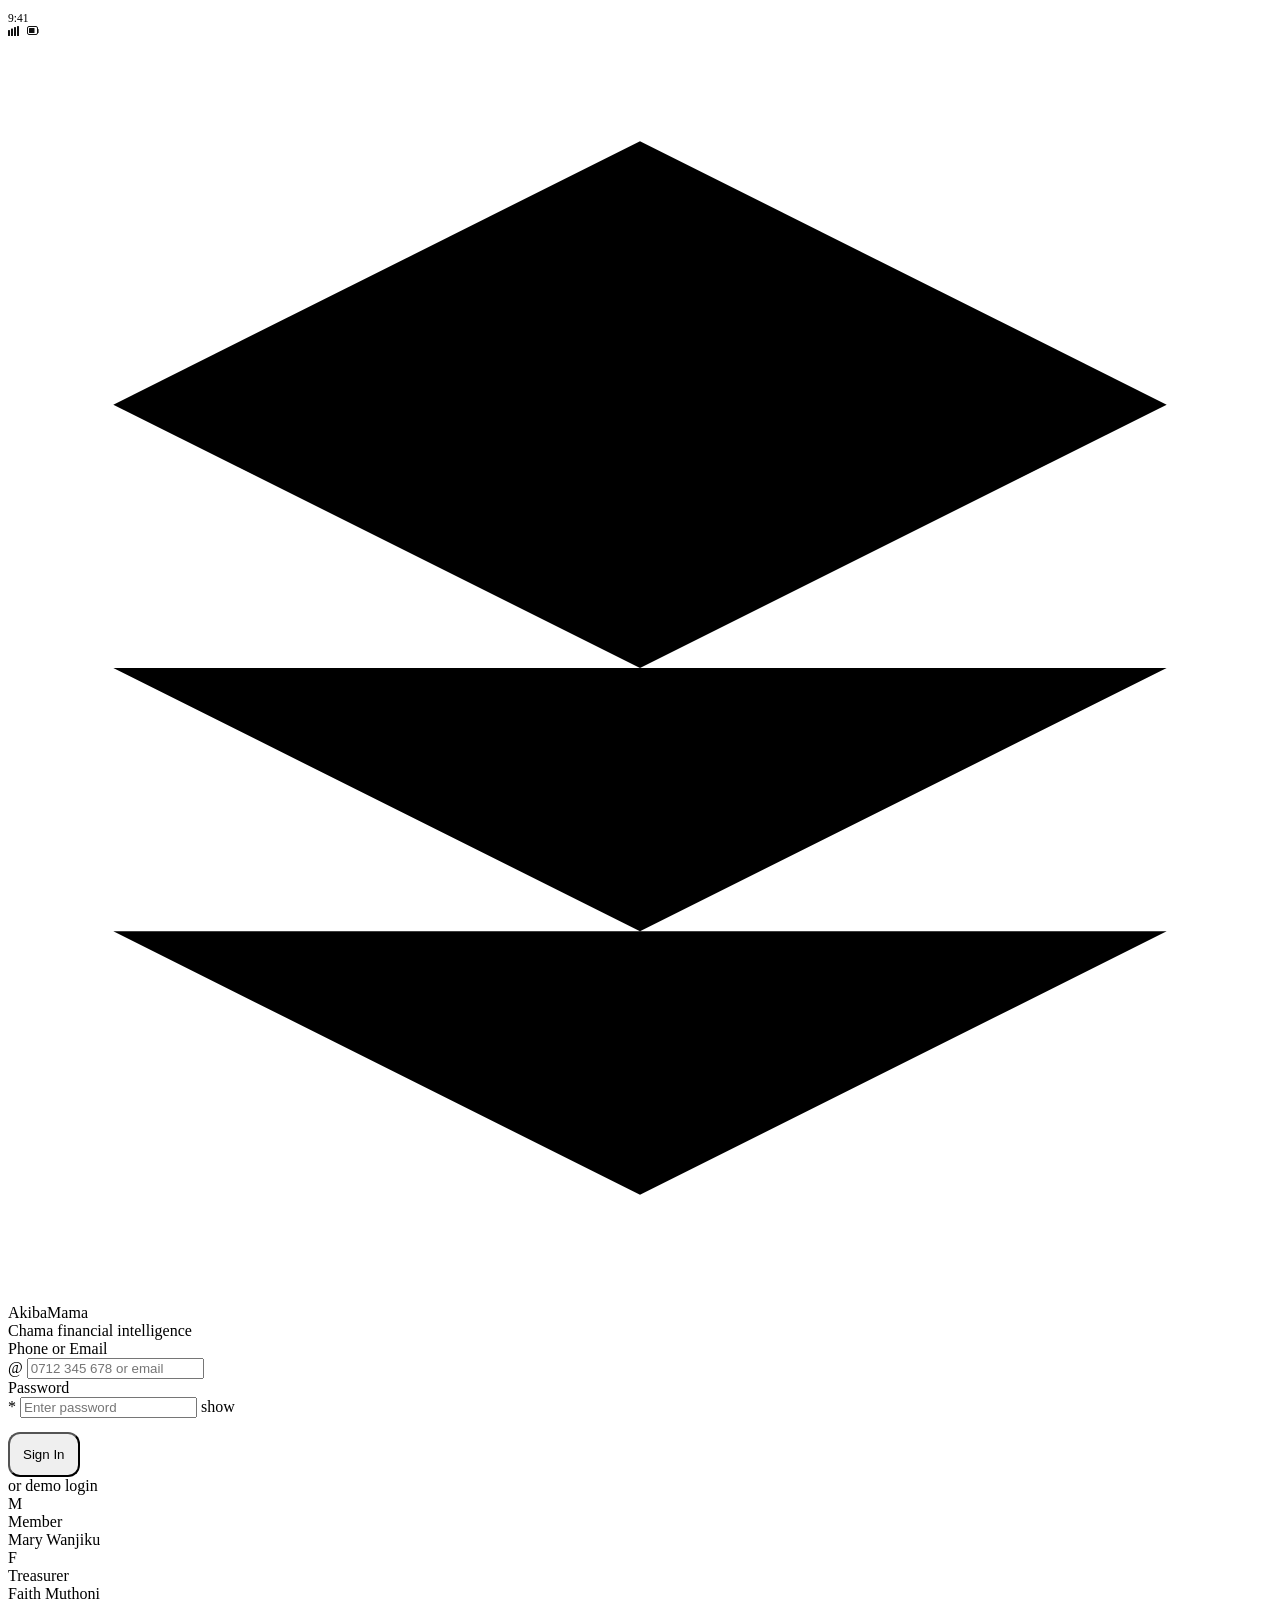
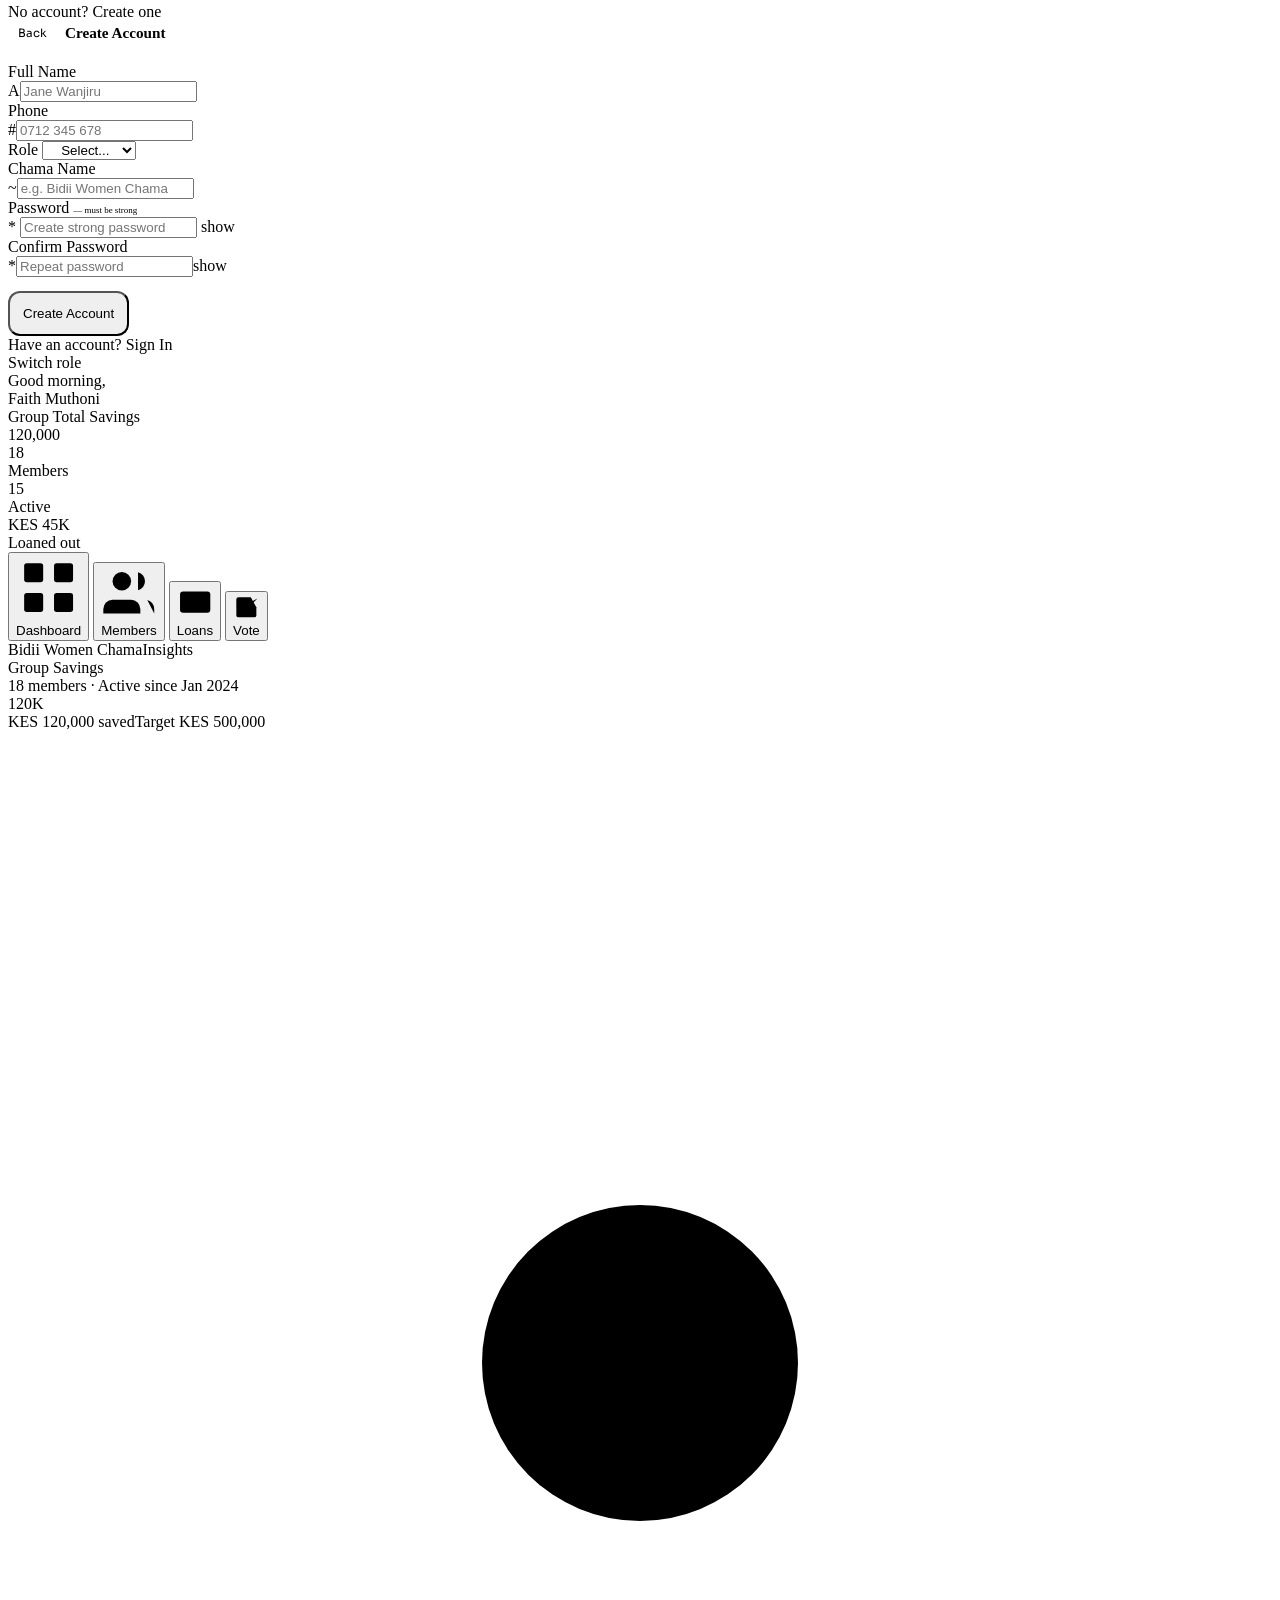
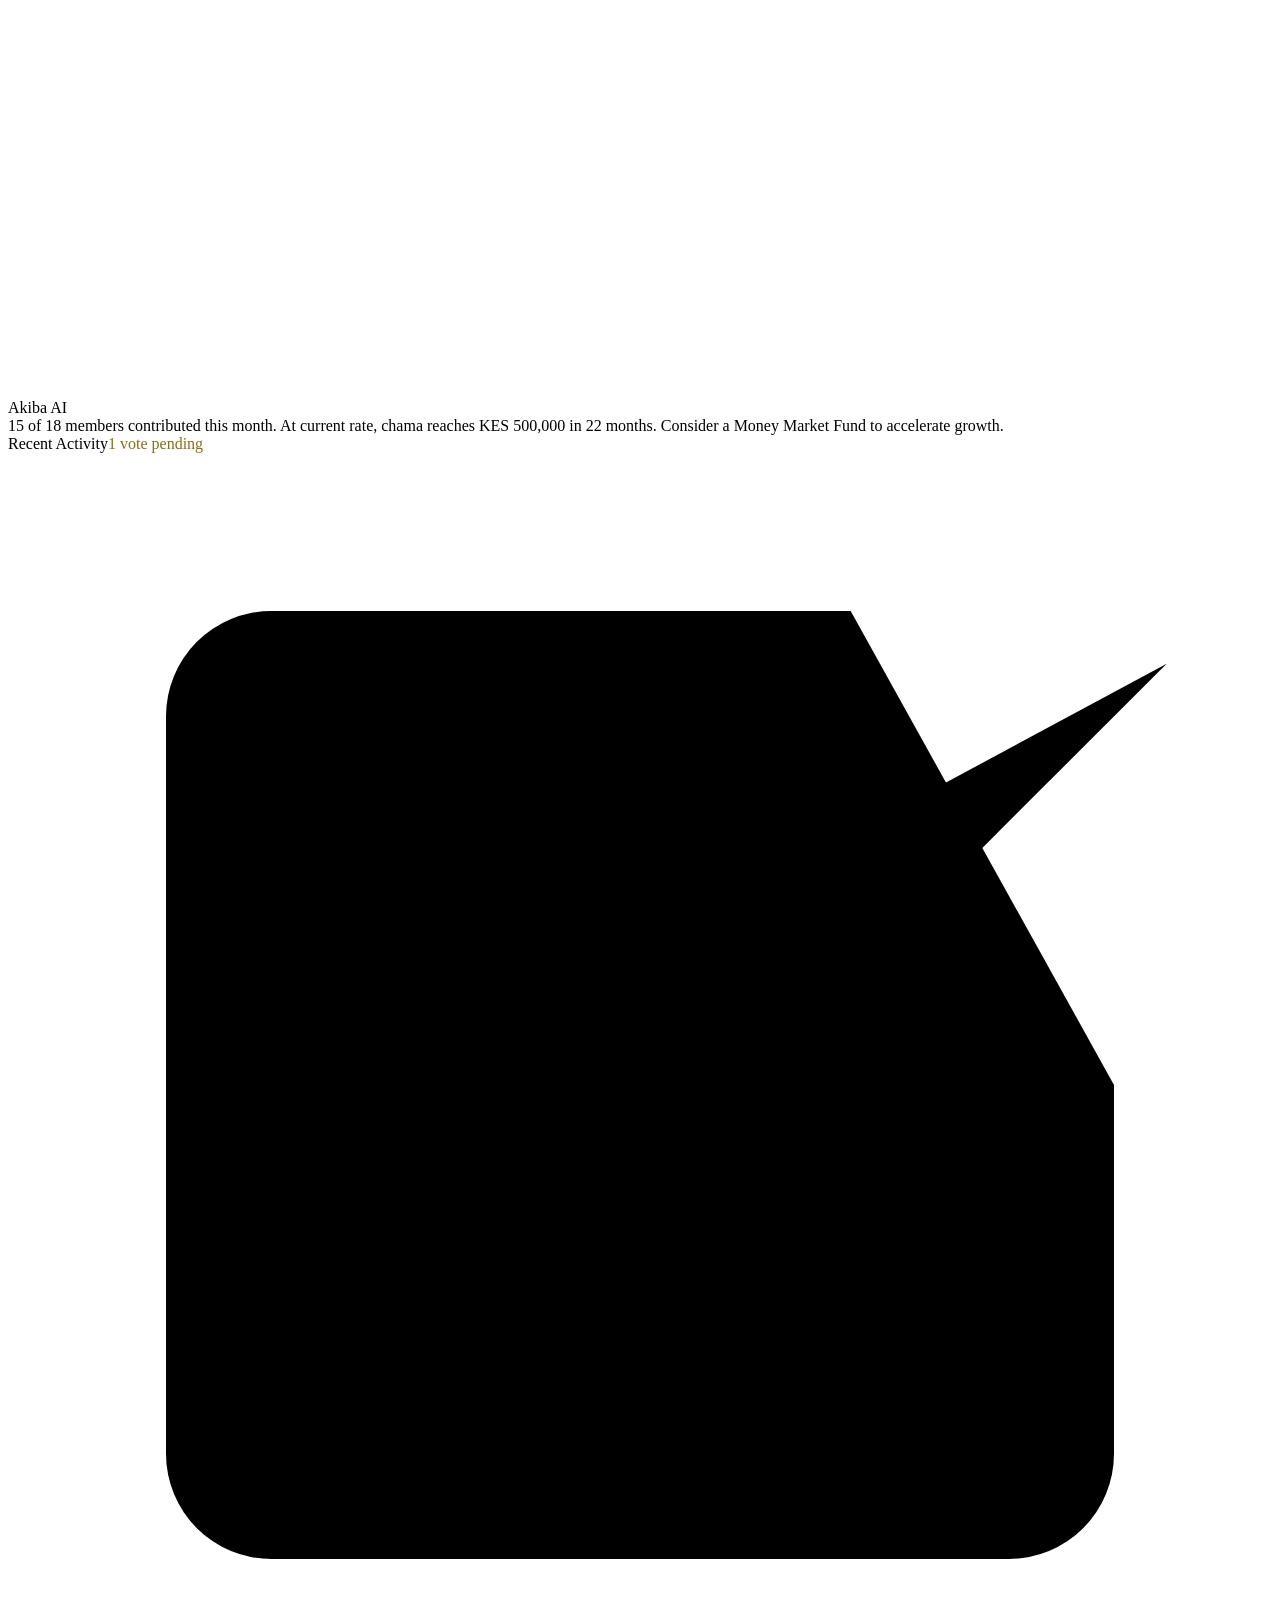
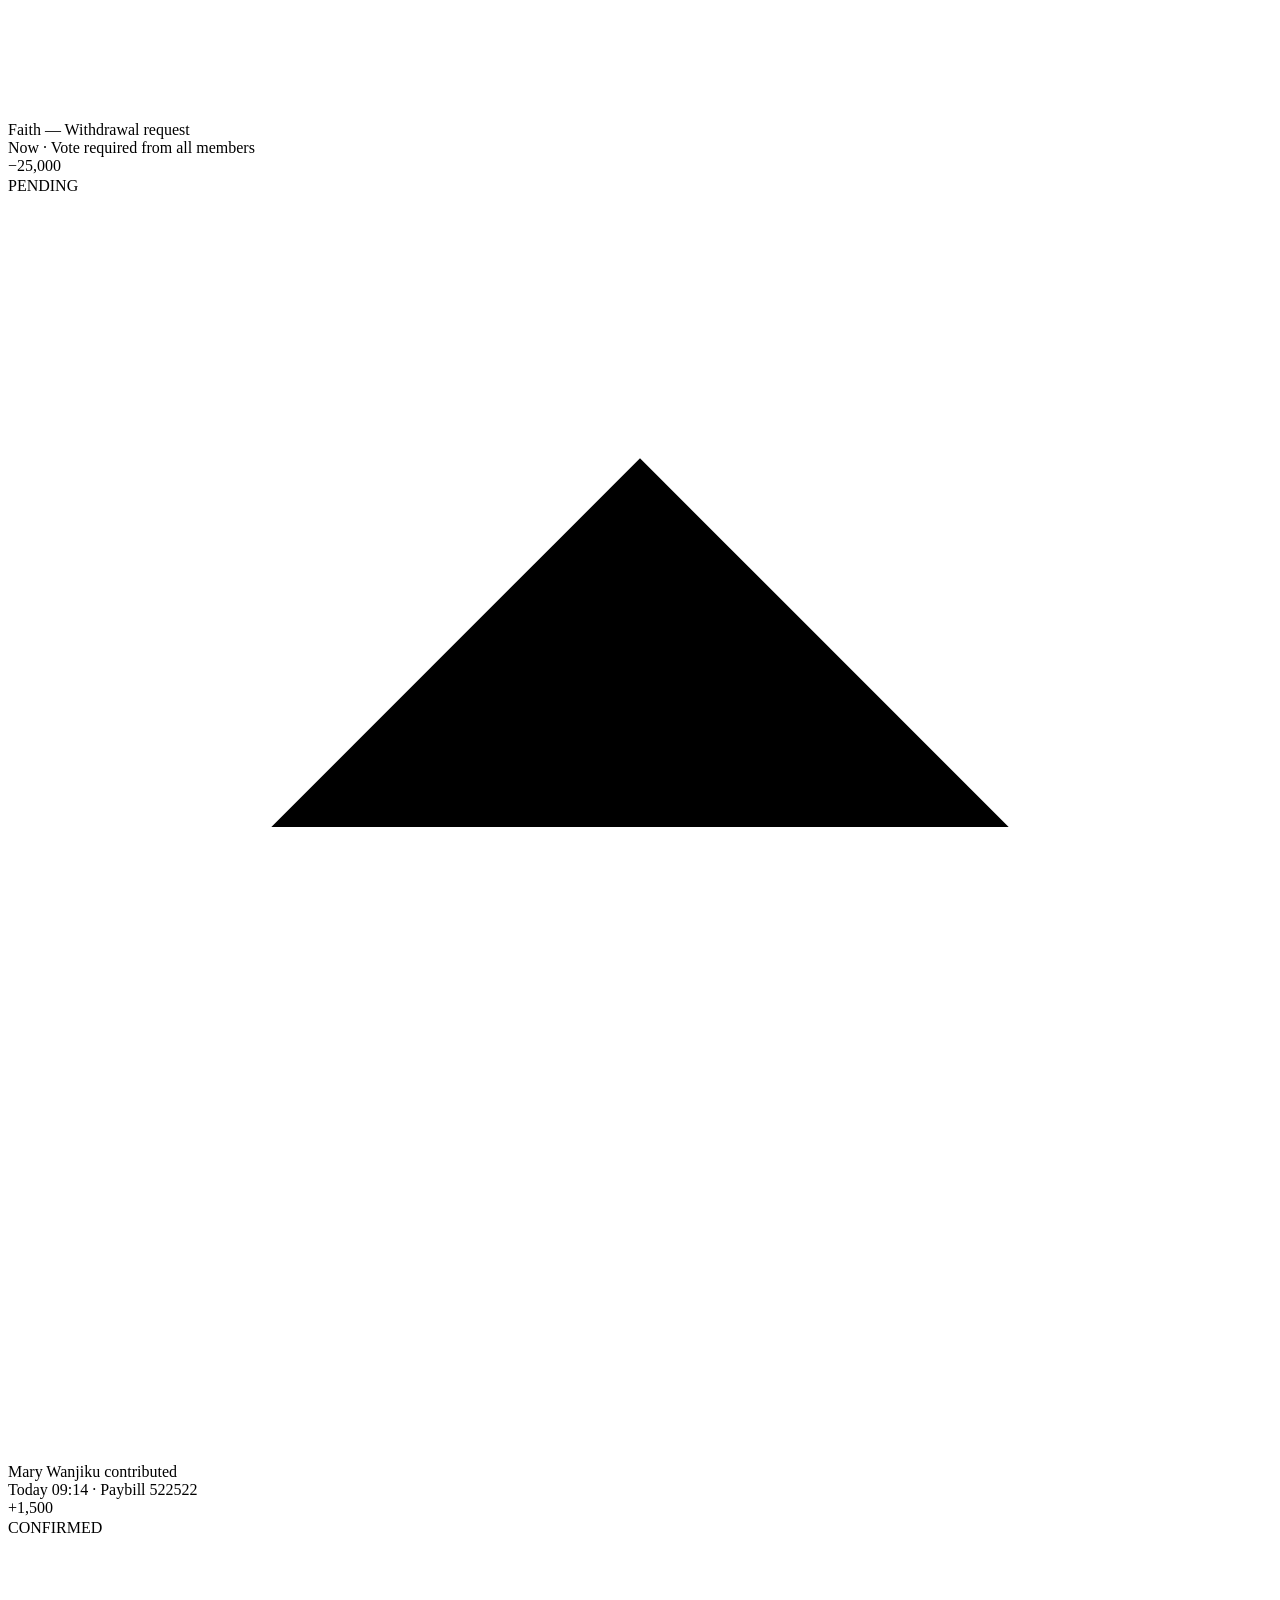
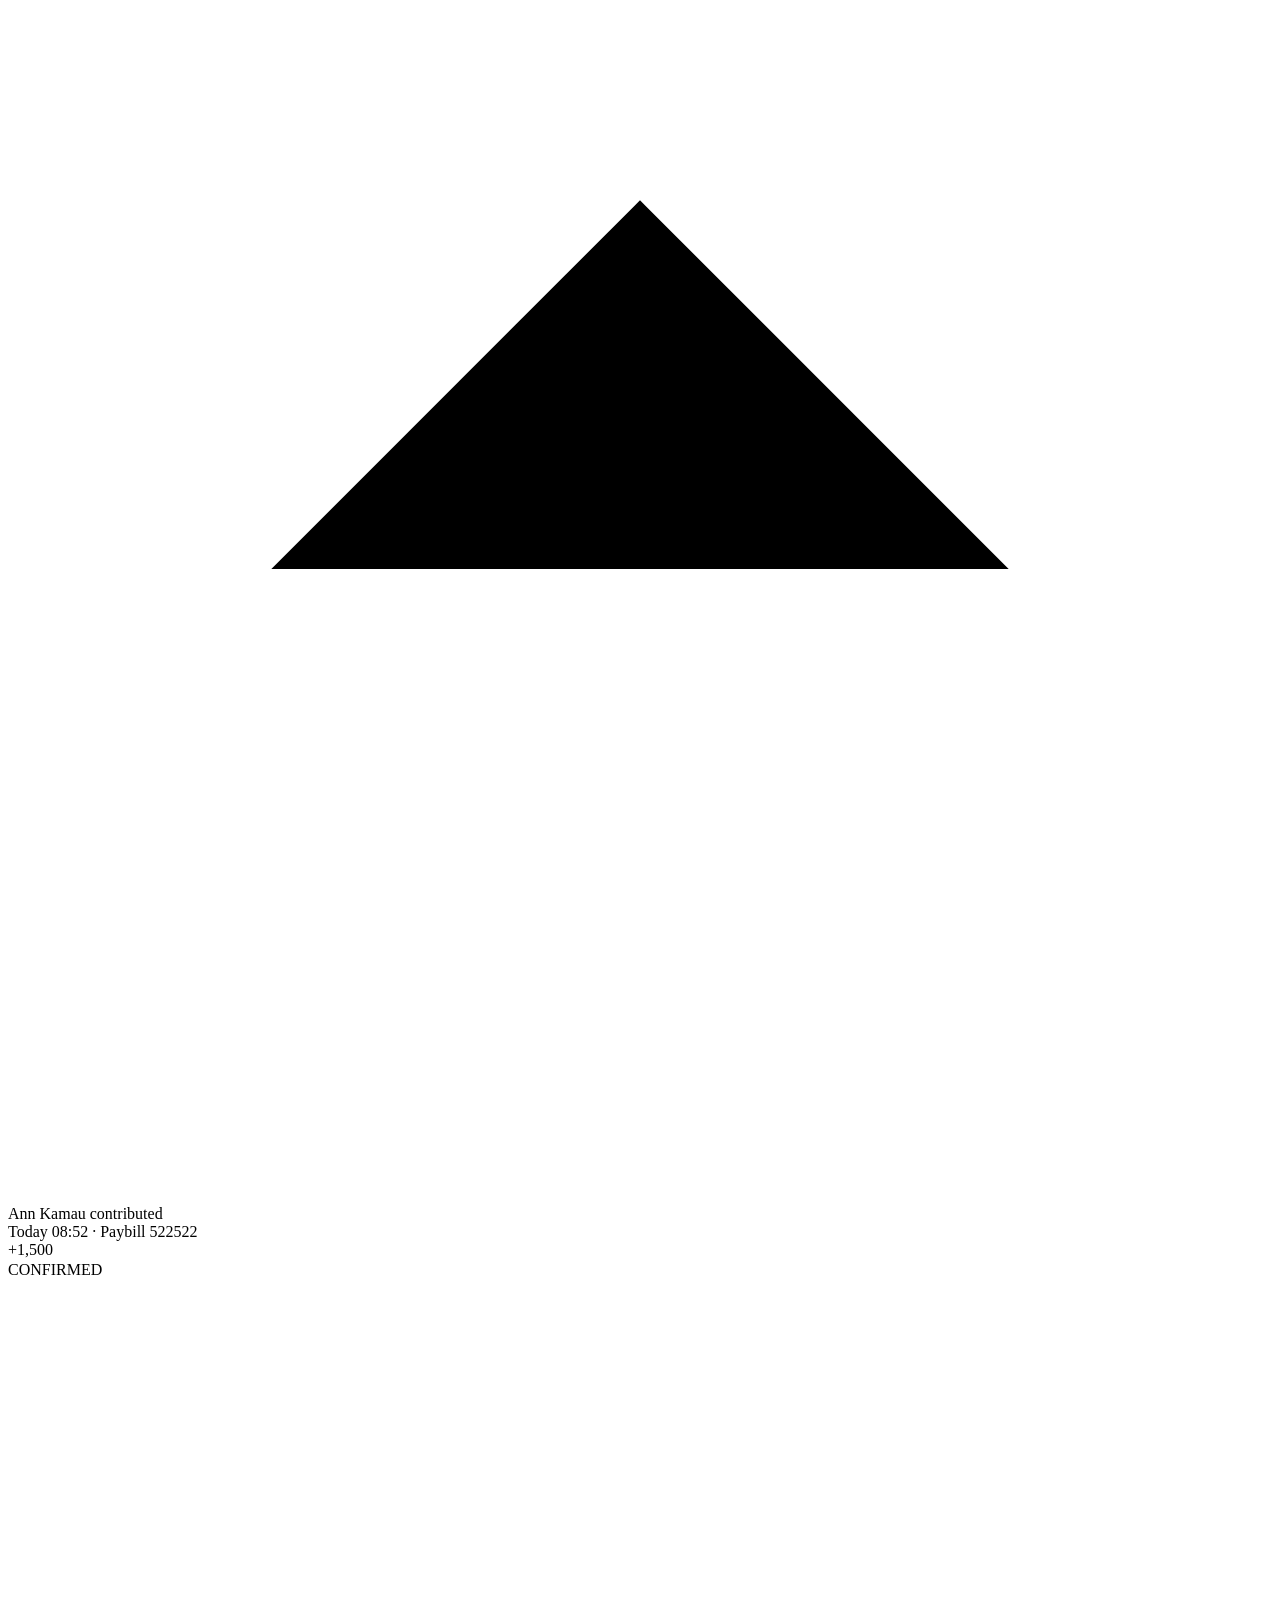
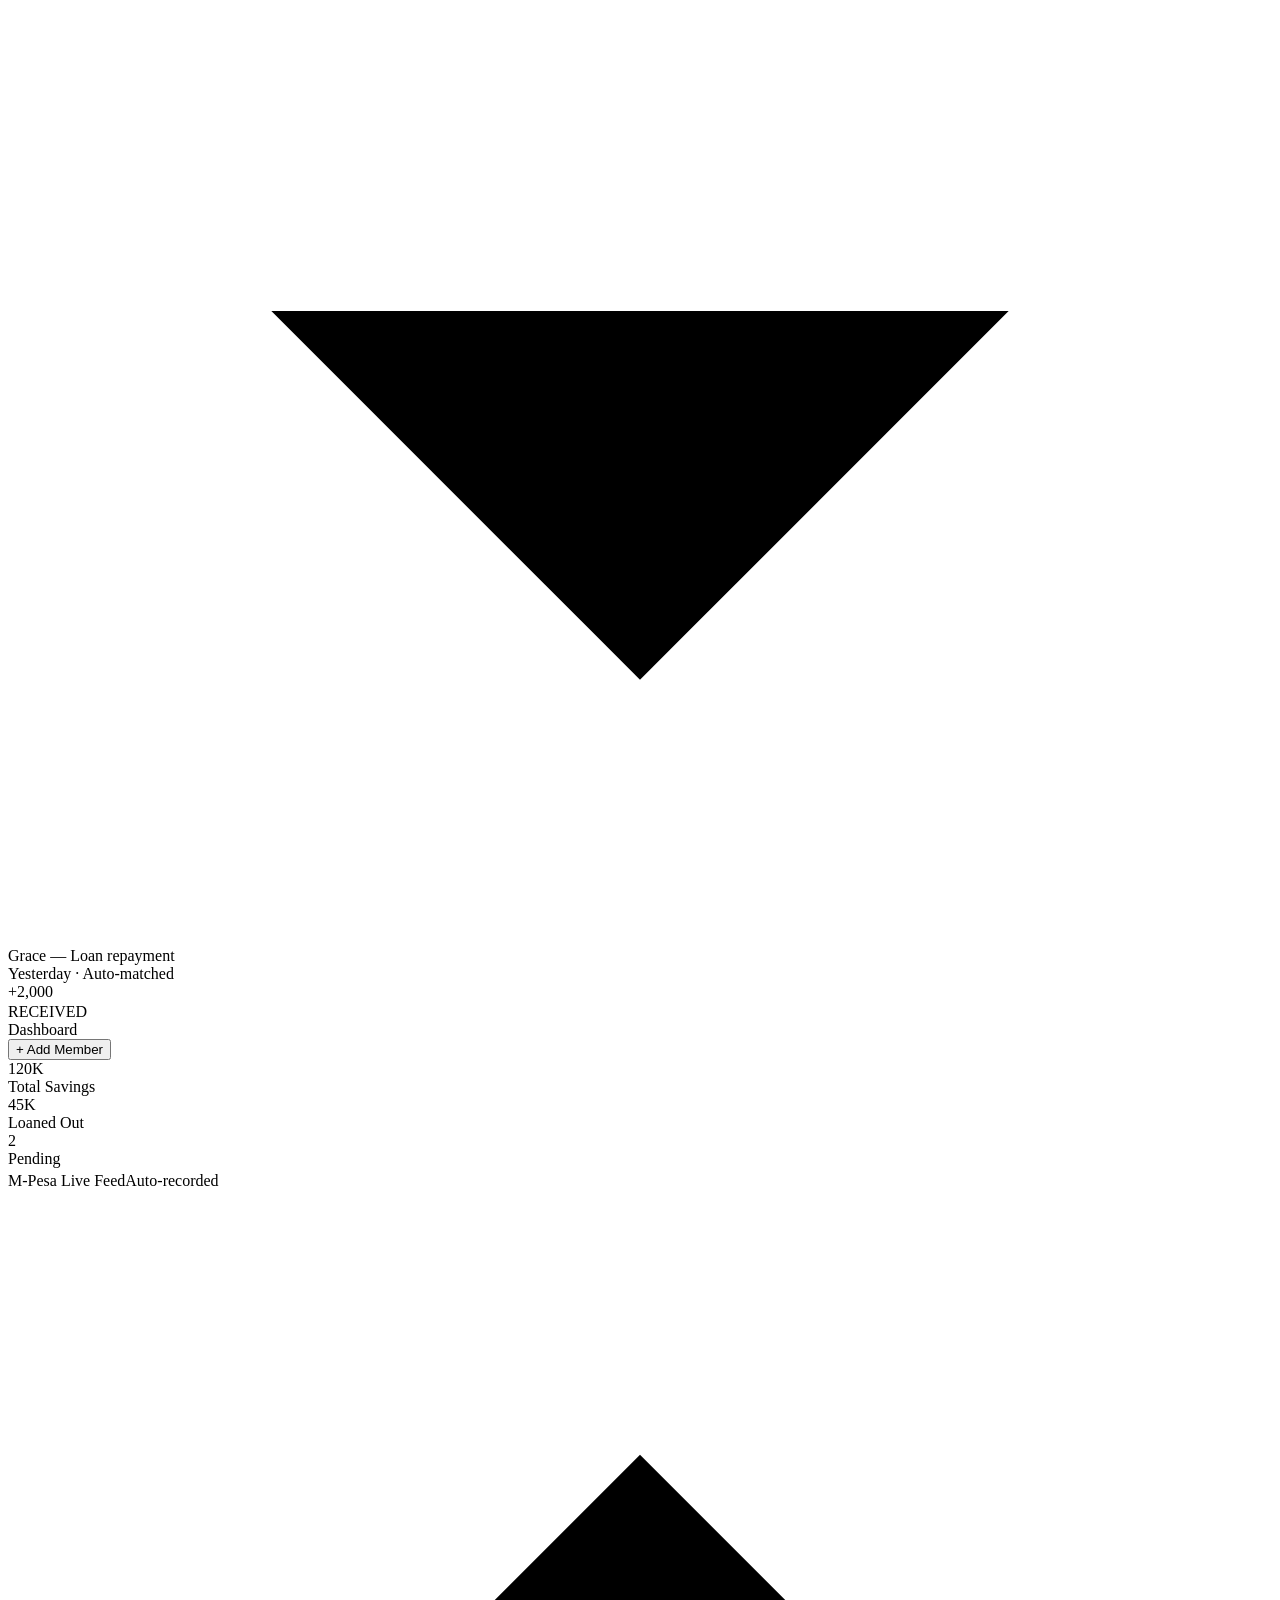
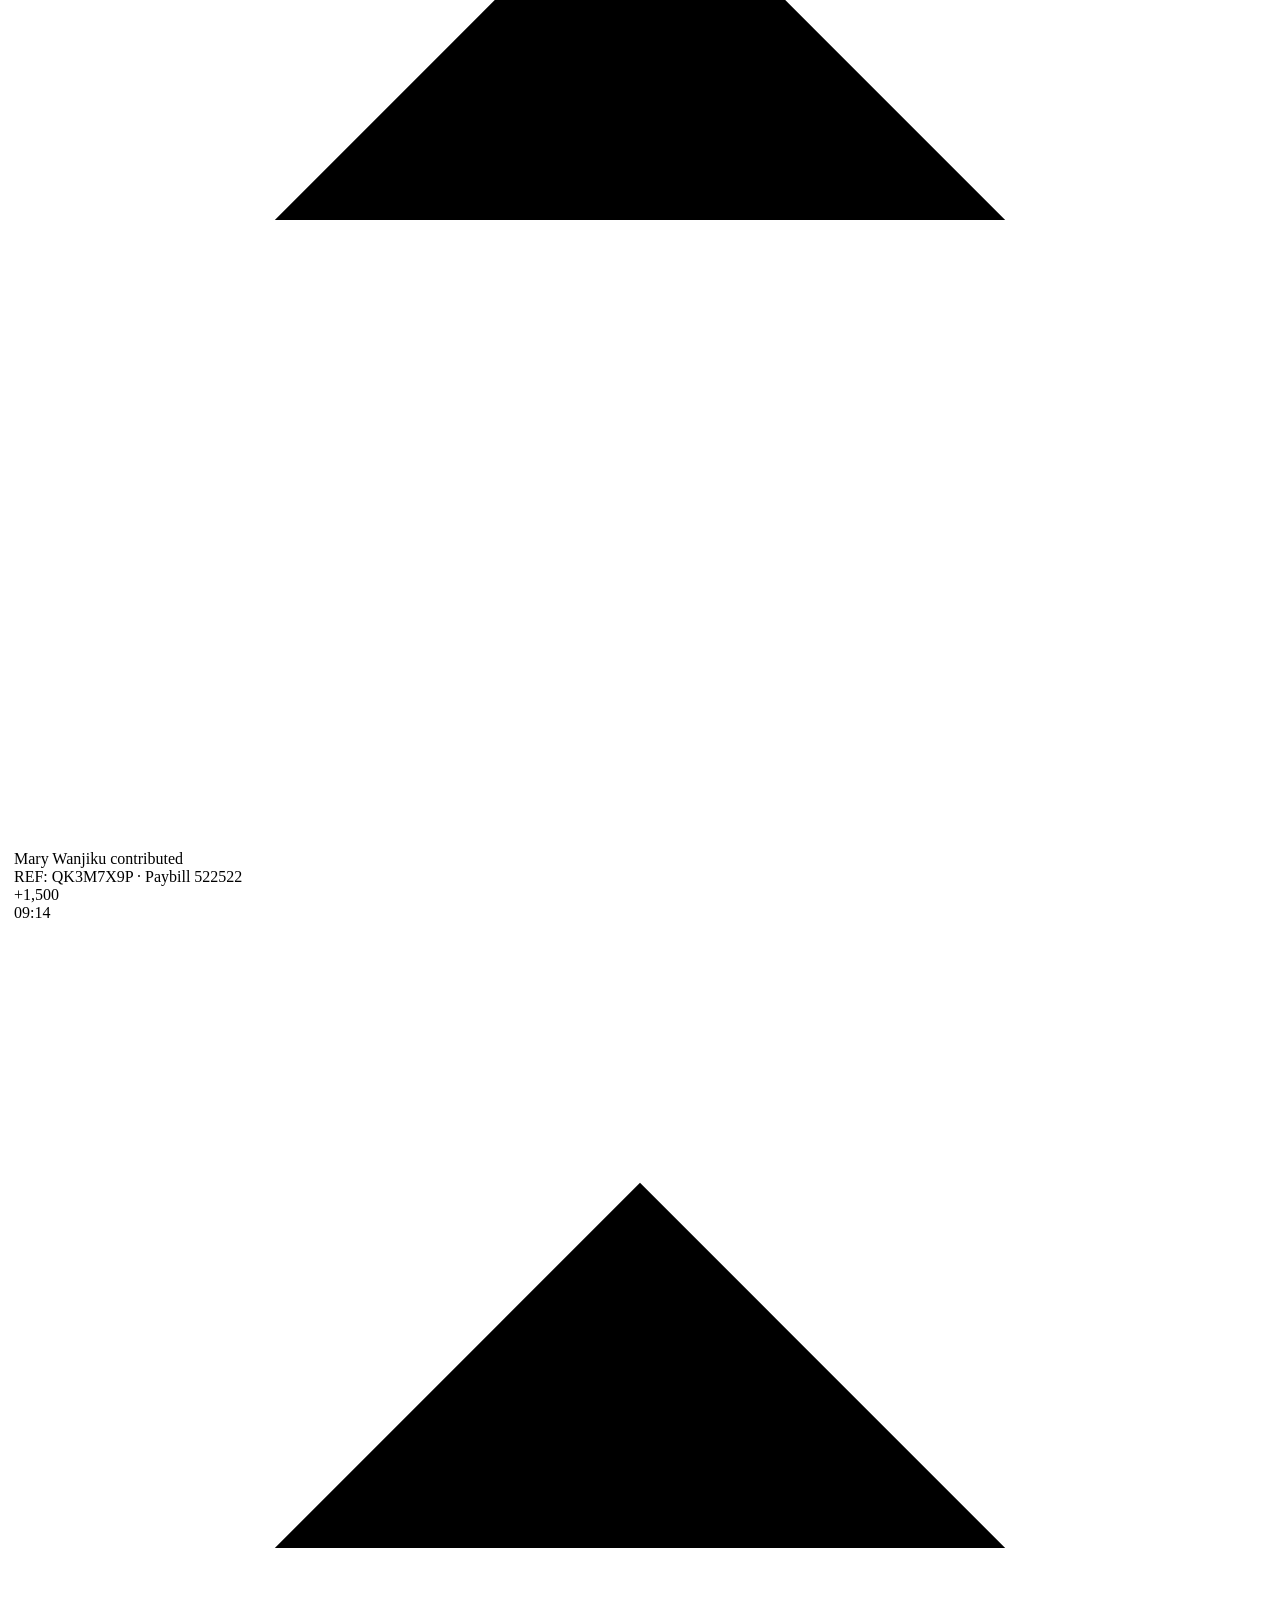
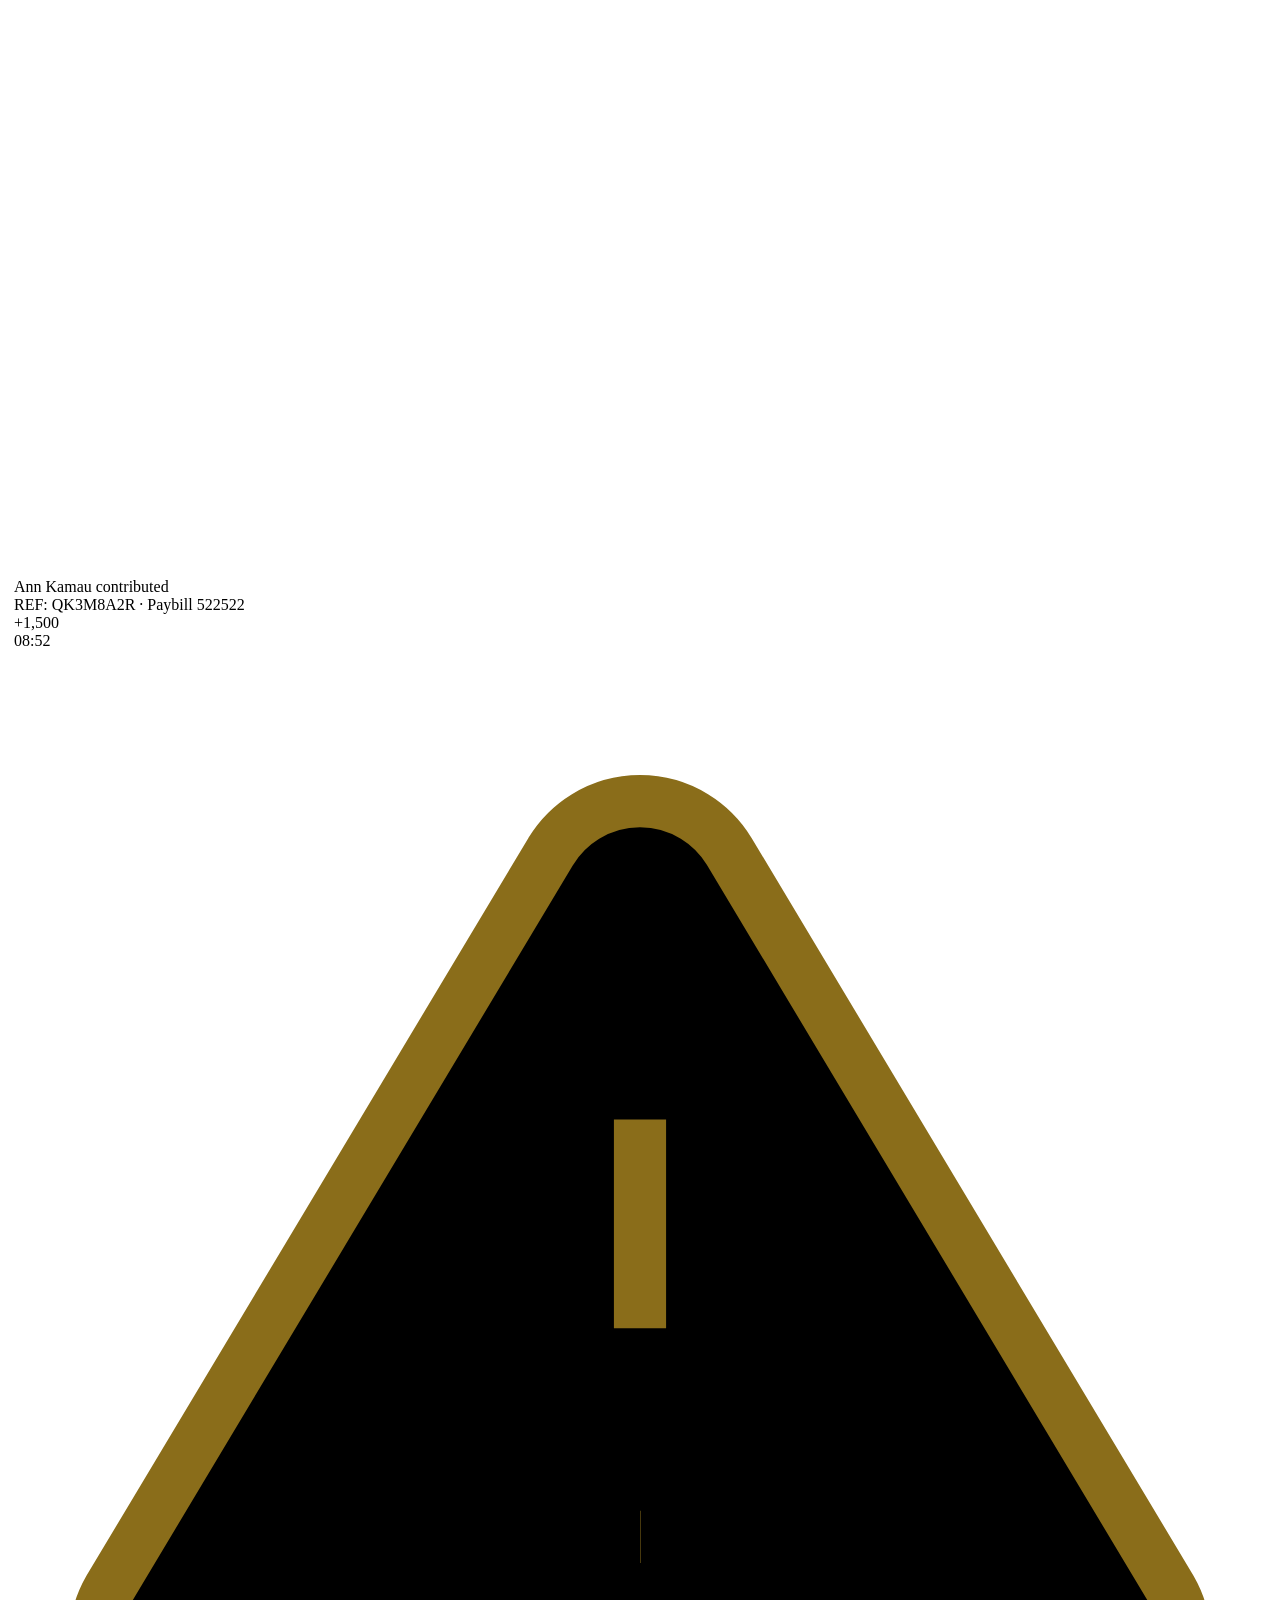
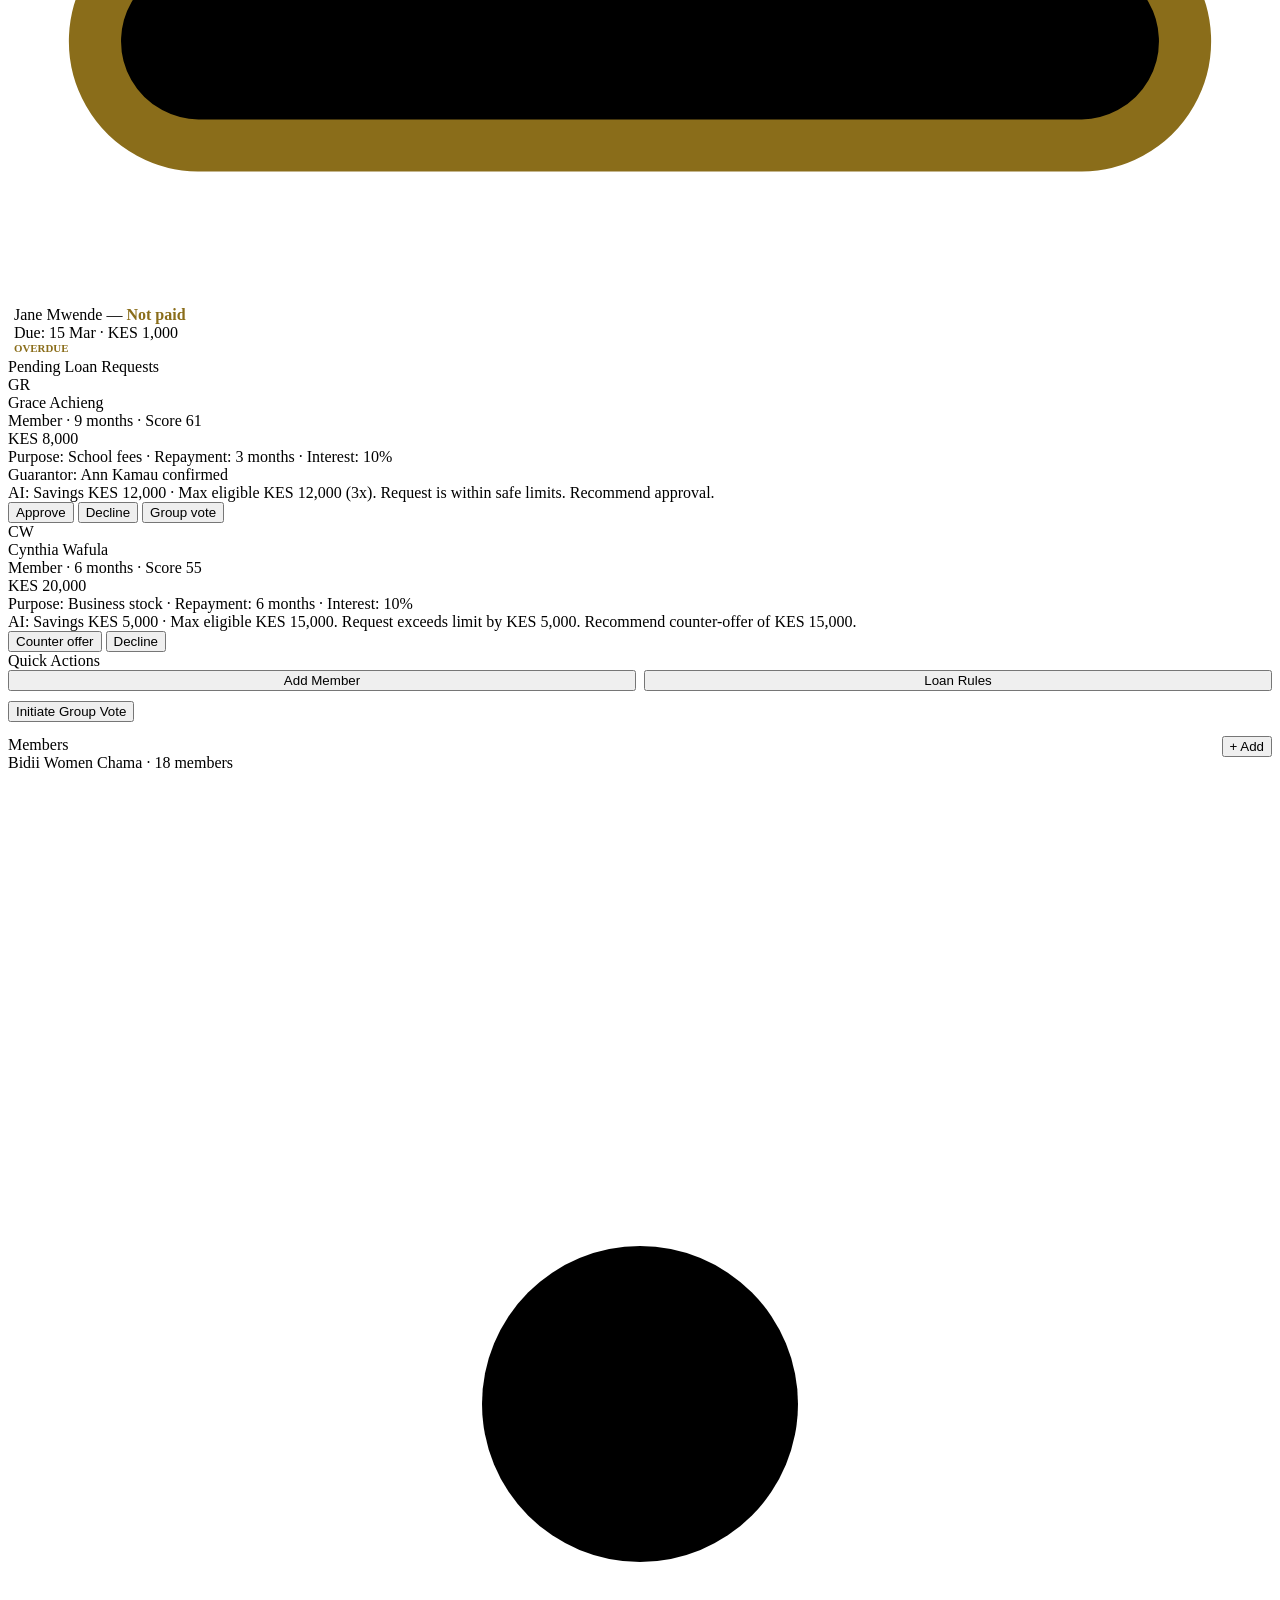
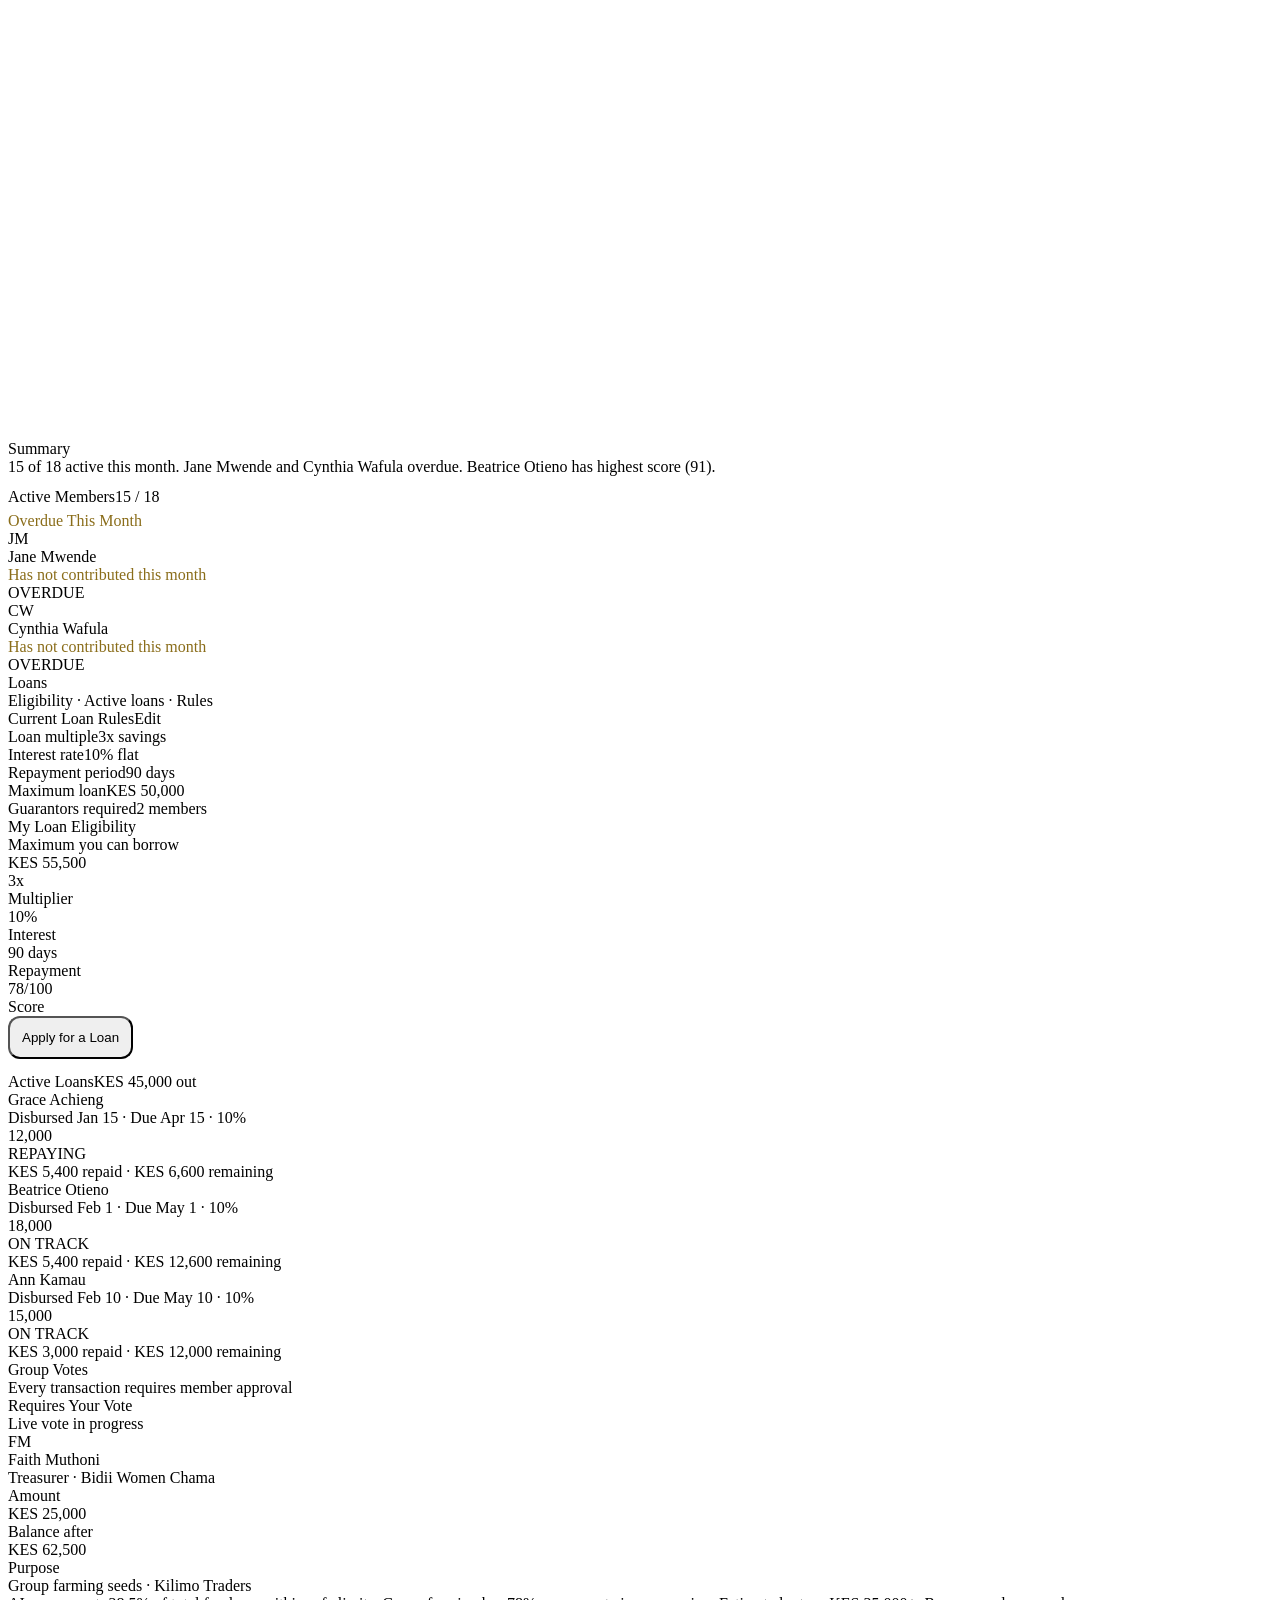
==== index.html @ acc9c48e "Update print statement from 'Hello' to 'Goodbye'" ====
<!DOCTYPE html>
<html lang="en">
<head>
<meta charset="UTF-8">
<meta name="viewport" content="width=device-width, initial-scale=1.0, maximum-scale=1.0">
<title>AkibaMama</title>
<link href="https://fonts.googleapis.com/css2?family=Sora:wght@300;400;500;600;700&family=IBM+Plex+Mono:wght@400;500&display=swap" rel="stylesheet">
<link rel="stylesheet" href="style.css">
</head>
<body>
<div class="phone">
<div class="screen">

<!-- STATUS BAR -->
<div class="sbar">
  <span id="app-clock" style="font-size:0.72rem">9:41</span>
  <div style="display:flex;gap:5px;align-items:center">
    <svg width="14" height="10" viewBox="0 0 14 10" fill="none"><rect x="0" y="4" width="2" height="6" rx="0.5" fill="#111"/><rect x="3" y="2.5" width="2" height="7.5" rx="0.5" fill="#111"/><rect x="6" y="1" width="2" height="9" rx="0.5" fill="#111"/><rect x="9" y="0" width="2" height="10" rx="0.5" fill="#111"/></svg>
    <svg width="12" height="10" viewBox="0 0 12 10" fill="none"><rect x="0.5" y="0.5" width="10" height="8" rx="1.5" stroke="#111" stroke-width="1"/><rect x="2" y="2" width="5.5" height="5" rx="0.5" fill="#111"/><path d="M11 3.5v3" stroke="#111" stroke-width="1.2" stroke-linecap="round"/></svg>
  </div>
</div>

<!-- LOGIN -->
<div class="login-screen" id="login-screen">
  <div class="login-mark">
    <svg viewBox="0 0 24 24"><path d="M12 2L2 7l10 5 10-5-10-5z"/><path d="M2 17l10 5 10-5M2 12l10 5 10-5"/></svg>
  </div>
  <div class="login-title">AkibaMama</div>
  <div class="login-sub">Chama financial intelligence</div>

  <!-- SIGN IN -->
  <div class="auth-panel" id="auth-signin">
    <label class="flabel">Phone or Email</label>
    <div class="afield-wrap">
      <span class="afield-icon">@</span>
      <input class="afield" id="si-phone" placeholder="0712 345 678 or email" type="text">
    </div>
    <label class="flabel" style="margin-top:8px">Password</label>
    <div class="afield-wrap">
      <span class="afield-icon">*</span>
      <input class="afield" id="si-password" placeholder="Enter password" type="password">
      <span class="aeye" onclick="togglePwd('si-password',this)">show</span>
    </div>
    <div id="si-error" class="aerror"></div>
    <button class="btn btn-primary btn-full" onclick="doSignIn()" style="margin-top:14px;border-radius:12px;padding:13px">Sign In</button>
    <div class="auth-divider"><span>or demo login</span></div>
    <div class="demo-cards">
      <div class="demo-card" onclick="loginDemo('member')">
        <div class="dc-initial">M</div>
        <div class="dc-role">Member</div>
        <div class="dc-name">Mary Wanjiku</div>
      </div>
      <div class="demo-card" onclick="loginDemo('treasurer')">
        <div class="dc-initial">F</div>
        <div class="dc-role">Treasurer</div>
        <div class="dc-name">Faith Muthoni</div>
      </div>
    </div>
    <div class="auth-switch">No account? <span onclick="showSignUp()">Create one</span></div>
  </div>

  <!-- SIGN UP -->
  <div class="auth-panel hidden" id="auth-signup">
    <div style="display:flex;align-items:center;gap:8px;margin-bottom:18px">
      <button onclick="showSignIn()" style="background:var(--surface2);border:1px solid var(--border);border-radius:8px;padding:5px 10px;font-size:0.72rem;cursor:pointer;font-family:Sora,sans-serif">Back</button>
      <span style="font-size:0.95rem;font-weight:700;color:var(--text)">Create Account</span>
    </div>
    <div class="fgroup">
      <label class="flabel">Full Name</label>
      <div class="afield-wrap"><span class="afield-icon">A</span><input class="afield" id="su-name" placeholder="Jane Wanjiru" type="text"></div>
    </div>
    <div class="frow">
      <div class="fgroup">
        <label class="flabel">Phone</label>
        <div class="afield-wrap"><span class="afield-icon">#</span><input class="afield" id="su-phone" placeholder="0712 345 678" type="tel"></div>
      </div>
      <div class="fgroup">
        <label class="flabel">Role</label>
        <select class="afield" id="su-role" style="padding-left:14px">
          <option value="">Select...</option>
          <option value="member">Member</option>
          <option value="treasurer">Treasurer</option>
          <option value="secretary">Secretary</option>
        </select>
      </div>
    </div>
    <div class="fgroup">
      <label class="flabel">Chama Name</label>
      <div class="afield-wrap"><span class="afield-icon">~</span><input class="afield" id="su-chama" placeholder="e.g. Bidii Women Chama" type="text"></div>
    </div>
    <div class="fgroup">
      <label class="flabel">Password <span style="color:var(--text3);font-size:0.56rem;font-weight:400;text-transform:none">— must be strong</span></label>
      <div class="afield-wrap">
        <span class="afield-icon">*</span>
        <input class="afield" id="su-pwd" placeholder="Create strong password" type="password" oninput="checkPwd(this.value)">
        <span class="aeye" onclick="togglePwd('su-pwd',this)">show</span>
      </div>
      <div class="pwd-meter" id="pwd-meter">
        <div class="pwd-bars"><div class="pwd-bar" id="pb1"></div><div class="pwd-bar" id="pb2"></div><div class="pwd-bar" id="pb3"></div><div class="pwd-bar" id="pb4"></div></div>
        <div class="pwd-lbl" id="pwd-lbl"></div>
        <div class="pwd-hints" id="pwd-hints"></div>
      </div>
    </div>
    <div class="fgroup">
      <label class="flabel">Confirm Password</label>
      <div class="afield-wrap"><span class="afield-icon">*</span><input class="afield" id="su-pwd2" placeholder="Repeat password" type="password"><span class="aeye" onclick="togglePwd('su-pwd2',this)">show</span></div>
    </div>
    <div id="su-error" class="aerror"></div>
    <button class="btn btn-primary btn-full" onclick="doSignUp()" style="margin-top:14px;border-radius:12px;padding:13px">Create Account</button>
    <div class="auth-switch">Have an account? <span onclick="showSignIn()">Sign In</span></div>
  </div>
</div>

<!-- ROLE CHIP -->
<div class="role-chip" id="role-chip" onclick="switchRole()">Switch role</div>

<!-- ══ TREASURER HOME ══ -->
<div class="view active" id="view-home">
  <div class="home-top">
    <div class="home-greet">Good morning,</div>
    <div class="home-name">Faith Muthoni</div>
    <div class="home-bal-card">
      <div class="hbc-lbl">Group Total Savings</div>
      <div class="hbc-amt">120,000</div>
      <div class="hbc-row">
        <div class="hbc-stat"><div class="hbc-sv">18</div><div class="hbc-sl">Members</div></div>
        <div class="hbc-stat"><div class="hbc-sv">15</div><div class="hbc-sl">Active</div></div>
        <div class="hbc-stat"><div class="hbc-sv">KES 45K</div><div class="hbc-sl">Loaned out</div></div>
      </div>
    </div>
  </div>
  <div class="home-body">
    <div class="qgrid">
      <button class="qbtn" onclick="showView('view-dashboard')">
        <div class="qicon qi-a"><svg viewBox="0 0 24 24"><rect x="3" y="3" width="7" height="7" rx="1"/><rect x="14" y="3" width="7" height="7" rx="1"/><rect x="3" y="14" width="7" height="7" rx="1"/><rect x="14" y="14" width="7" height="7" rx="1"/></svg></div>
        <span class="qlbl">Dashboard</span>
      </button>
      <button class="qbtn" onclick="showView('view-members')">
        <div class="qicon qi-g"><svg viewBox="0 0 24 24"><path d="M17 21v-2a4 4 0 0 0-4-4H5a4 4 0 0 0-4 4v2"/><circle cx="9" cy="7" r="4"/><path d="M23 21v-2a4 4 0 0 0-3-3.87M16 3.13a4 4 0 0 1 0 7.75"/></svg></div>
        <span class="qlbl">Members</span>
      </button>
      <button class="qbtn" onclick="showView('view-loans')">
        <div class="qicon qi-b"><svg viewBox="0 0 24 24"><rect x="2" y="5" width="20" height="14" rx="2"/><path d="M2 10h20"/></svg></div>
        <span class="qlbl">Loans</span>
      </button>
      <button class="qbtn" onclick="showView('view-vote')">
        <div class="qicon qi-r"><svg viewBox="0 0 24 24"><path d="M9 11l3 3L22 4"/><path d="M21 12v7a2 2 0 0 1-2 2H5a2 2 0 0 1-2-2V5a2 2 0 0 1 2-2h11"/></svg></div>
        <span class="qlbl">Vote</span>
      </button>
    </div>

    <div class="shdr"><span class="stitle">Bidii Women Chama</span><span class="slink" onclick="showView('view-insights')">Insights</span></div>
    <div class="chama-card" onclick="showView('view-dashboard')">
      <div class="cc-top">
        <div><div class="cc-name">Group Savings</div><div class="cc-sub">18 members · Active since Jan 2024</div></div>
        <div class="cc-amt">120K</div>
      </div>
      <div class="prog-bg"><div class="prog-fill" style="width:24%"></div></div>
      <div class="prog-lbls"><span>KES 120,000 saved</span><span>Target KES 500,000</span></div>
    </div>

    <div class="ai-card" onclick="showView('view-ai')">
      <div class="ai-icon"><svg viewBox="0 0 24 24"><circle cx="12" cy="12" r="3"/><path d="M12 2v2M12 20v2M2 12h2M20 12h2M4.93 4.93l1.41 1.41M17.66 17.66l1.41 1.41M4.93 19.07l1.41-1.41M17.66 6.34l1.41-1.41"/></svg></div>
      <div>
        <div class="ai-lbl">Akiba AI</div>
        <div class="ai-msg">15 of 18 members contributed this month. At current rate, chama reaches KES 500,000 in 22 months. Consider a Money Market Fund to accelerate growth.</div>
      </div>
    </div>

    <div class="shdr"><span class="stitle">Recent Activity</span><span class="slink" style="color:#8a6d1a" onclick="showView('view-vote')">1 vote pending</span></div>
    <div class="tx-list">
      <div class="tx-row" onclick="showView('view-vote')">
        <div class="tx-av txa-a"><svg viewBox="0 0 24 24"><path d="M9 11l3 3L22 4"/><path d="M21 12v7a2 2 0 0 1-2 2H5a2 2 0 0 1-2-2V5a2 2 0 0 1 2-2h11"/></svg></div>
        <div class="tx-info"><div class="tx-name">Faith — Withdrawal request</div><div class="tx-date">Now · Vote required from all members</div></div>
        <div class="tx-right"><div class="amt-pend">−25,000</div><span class="tag tag-gold" style="margin-top:2px;display:block">PENDING</span></div>
      </div>
      <div class="tx-row">
        <div class="tx-av txa-g"><svg viewBox="0 0 24 24"><path d="M12 5v14M5 12l7-7 7 7"/></svg></div>
        <div class="tx-info"><div class="tx-name">Mary Wanjiku contributed</div><div class="tx-date">Today 09:14 · Paybill 522522</div></div>
        <div class="tx-right"><div class="amt-pos">+1,500</div><span class="tag tag-green" style="margin-top:2px;display:block">CONFIRMED</span></div>
      </div>
      <div class="tx-row">
        <div class="tx-av txa-g"><svg viewBox="0 0 24 24"><path d="M12 5v14M5 12l7-7 7 7"/></svg></div>
        <div class="tx-info"><div class="tx-name">Ann Kamau contributed</div><div class="tx-date">Today 08:52 · Paybill 522522</div></div>
        <div class="tx-right"><div class="amt-pos">+1,500</div><span class="tag tag-green" style="margin-top:2px;display:block">CONFIRMED</span></div>
      </div>
      <div class="tx-row">
        <div class="tx-av txa-b"><svg viewBox="0 0 24 24"><path d="M12 19V5M5 12l7 7 7-7"/></svg></div>
        <div class="tx-info"><div class="tx-name">Grace — Loan repayment</div><div class="tx-date">Yesterday · Auto-matched</div></div>
        <div class="tx-right"><div class="amt-pos">+2,000</div><span class="tag tag-blue" style="margin-top:2px;display:block">RECEIVED</span></div>
      </div>
    </div>
  </div>
</div>

<!-- ══ TREASURER DASHBOARD ══ -->
<div class="view" id="view-dashboard">
  <div class="dash-top">
    <div class="dash-title-row">
      <div class="vtitle">Dashboard</div>
      <button class="btn btn-outline btn-sm" onclick="openModal('modal-add-member')">+ Add Member</button>
    </div>
    <div class="dash-stats">
      <div class="dstat accent"><div class="dstat-n">120K</div><div class="dstat-l">Total Savings</div></div>
      <div class="dstat warn"><div class="dstat-n">45K</div><div class="dstat-l">Loaned Out</div></div>
      <div class="dstat danger"><div class="dstat-n">2</div><div class="dstat-l">Pending</div></div>
    </div>
  </div>
  <div class="body">
    <div class="shdr" style="margin-top:4px"><span class="stitle">M-Pesa Live Feed</span><span class="slink">Auto-recorded</span></div>
    <div class="card" style="padding:4px 6px">
      <div class="mpesa-row"><div class="mpesa-av"><svg viewBox="0 0 24 24"><path d="M12 5v14M5 12l7-7 7 7"/></svg></div><div style="flex:1"><div class="mpesa-name">Mary Wanjiku contributed</div><div class="mpesa-ref">REF: QK3M7X9P · Paybill 522522</div></div><div><div class="mpesa-amt">+1,500</div><div class="mpesa-time">09:14</div></div></div>
      <div class="mpesa-row"><div class="mpesa-av"><svg viewBox="0 0 24 24"><path d="M12 5v14M5 12l7-7 7 7"/></svg></div><div style="flex:1"><div class="mpesa-name">Ann Kamau contributed</div><div class="mpesa-ref">REF: QK3M8A2R · Paybill 522522</div></div><div><div class="mpesa-amt">+1,500</div><div class="mpesa-time">08:52</div></div></div>
      <div class="mpesa-row" style="background:var(--accent-bg);border-radius:8px"><div class="mpesa-av" style="background:var(--accent-bg)"><svg viewBox="0 0 24 24" style="stroke:#8a6d1a"><path d="M10.29 3.86L1.82 18a2 2 0 0 0 1.71 3h16.94a2 2 0 0 0 1.71-3L13.71 3.86a2 2 0 0 0-3.42 0z"/><line x1="12" y1="9" x2="12" y2="13"/><line x1="12" y1="17" x2="12.01" y2="17"/></svg></div><div style="flex:1"><div class="mpesa-name">Jane Mwende — <span style="color:#8a6d1a;font-weight:600">Not paid</span></div><div class="mpesa-ref">Due: 15 Mar · KES 1,000</div></div><div><div style="font-size:0.68rem;font-weight:700;color:#8a6d1a">OVERDUE</div></div></div>
    </div>

    <div class="shdr"><span class="stitle">Pending Loan Requests</span></div>
    <div class="lrc">
      <div class="lrc-top"><div class="lrc-av">GR</div><div><div class="lrc-name">Grace Achieng</div><div class="lrc-sub">Member · 9 months · Score 61</div></div></div>
      <div class="lrc-amt">KES 8,000</div>
      <div class="lrc-detail">Purpose: School fees · Repayment: 3 months · Interest: 10%<br>Guarantor: Ann Kamau confirmed</div>
      <div class="lrc-ai">AI: Savings KES 12,000 · Max eligible KES 12,000 (3x). Request is within safe limits. Recommend approval.</div>
      <div class="lrc-btns">
        <button class="btn btn-outline btn-sm" onclick="approveLoan('Grace')">Approve</button>
        <button class="btn btn-danger btn-sm" onclick="denyLoan('Grace')">Decline</button>
        <button class="btn btn-ghost btn-sm" onclick="showView('view-vote')">Group vote</button>
      </div>
    </div>
    <div class="lrc">
      <div class="lrc-top"><div class="lrc-av">CW</div><div><div class="lrc-name">Cynthia Wafula</div><div class="lrc-sub">Member · 6 months · Score 55</div></div></div>
      <div class="lrc-amt">KES 20,000</div>
      <div class="lrc-detail">Purpose: Business stock · Repayment: 6 months · Interest: 10%</div>
      <div class="lrc-ai">AI: Savings KES 5,000 · Max eligible KES 15,000. Request exceeds limit by KES 5,000. Recommend counter-offer of KES 15,000.</div>
      <div class="lrc-btns">
        <button class="btn btn-ghost btn-sm" onclick="showToast('Counter-offer sent to Cynthia')">Counter offer</button>
        <button class="btn btn-danger btn-sm" onclick="denyLoan('Cynthia')">Decline</button>
      </div>
    </div>

    <div class="shdr"><span class="stitle">Quick Actions</span></div>
    <div style="display:grid;grid-template-columns:1fr 1fr;gap:8px;margin-bottom:10px">
      <button class="btn btn-outline btn-full" onclick="openModal('modal-add-member')">Add Member</button>
      <button class="btn btn-ghost btn-full" onclick="openModal('modal-loan-rules')">Loan Rules</button>
    </div>
    <button class="btn btn-ghost btn-full" onclick="showView('view-vote')" style="margin-bottom:14px">Initiate Group Vote</button>
  </div>
</div>

<!-- ══ MEMBERS VIEW ══ -->
<div class="view" id="view-members">
  <div class="vhdr">
    <div style="display:flex;justify-content:space-between;align-items:flex-start">
      <div><div class="vtitle">Members</div><div class="vsub">Bidii Women Chama · 18 members</div></div>
      <button class="btn btn-primary btn-sm" onclick="openModal('modal-add-member')">+ Add</button>
    </div>
  </div>
  <div class="body">
    <div class="ai-card" style="margin-bottom:12px">
      <div class="ai-icon"><svg viewBox="0 0 24 24"><circle cx="12" cy="12" r="3"/><path d="M12 2v2M12 20v2M2 12h2M20 12h2"/></svg></div>
      <div><div class="ai-lbl">Summary</div><div class="ai-msg">15 of 18 active this month. Jane Mwende and Cynthia Wafula overdue. Beatrice Otieno has highest score (91).</div></div>
    </div>
    <div class="shdr"><span class="stitle">Active Members</span><span class="slink">15 / 18</span></div>
    <div id="members-list"></div>
    <div class="shdr" style="margin-top:6px"><span class="stitle" style="color:#8a6d1a">Overdue This Month</span></div>
    <div class="mem-card" style="border-color:#e8d89a">
      <div class="mem-av" style="background:var(--accent-bg)">JM</div>
      <div class="mem-info"><div class="mem-name">Jane Mwende</div><div class="mem-phone" style="color:#8a6d1a">Has not contributed this month</div></div>
      <div class="mem-right"><span class="tag tag-gold">OVERDUE</span></div>
    </div>
    <div class="mem-card" style="border-color:#e8d89a">
      <div class="mem-av" style="background:var(--accent-bg)">CW</div>
      <div class="mem-info"><div class="mem-name">Cynthia Wafula</div><div class="mem-phone" style="color:#8a6d1a">Has not contributed this month</div></div>
      <div class="mem-right"><span class="tag tag-gold">OVERDUE</span></div>
    </div>
  </div>
</div>

<!-- ══ LOANS VIEW ══ -->
<div class="view" id="view-loans">
  <div class="vhdr"><div class="vtitle">Loans</div><div class="vsub">Eligibility · Active loans · Rules</div></div>
  <div class="body">
    <div class="rules-card">
      <div class="rules-hdr"><span class="rules-hdr-title">Current Loan Rules</span><span class="rules-edit" onclick="openModal('modal-loan-rules')">Edit</span></div>
      <div class="rule-row"><span class="rule-key">Loan multiple</span><span class="rule-val" id="rule-multiple">3x savings</span></div>
      <div class="rule-row"><span class="rule-key">Interest rate</span><span class="rule-val" id="rule-interest">10% flat</span></div>
      <div class="rule-row"><span class="rule-key">Repayment period</span><span class="rule-val" id="rule-period">90 days</span></div>
      <div class="rule-row"><span class="rule-key">Maximum loan</span><span class="rule-val" id="rule-max">KES 50,000</span></div>
      <div class="rule-row"><span class="rule-key">Guarantors required</span><span class="rule-val" id="rule-guarantors">2 members</span></div>
    </div>

    <div class="shdr"><span class="stitle">My Loan Eligibility</span></div>
    <div class="elig-card">
      <div class="elig-lbl">Maximum you can borrow</div>
      <div class="elig-amt">KES 55,500</div>
      <div class="elig-row">
        <div class="elig-stat"><div class="elig-sv">3x</div><div class="elig-sl">Multiplier</div></div>
        <div class="elig-stat"><div class="elig-sv">10%</div><div class="elig-sl">Interest</div></div>
        <div class="elig-stat"><div class="elig-sv">90 days</div><div class="elig-sl">Repayment</div></div>
        <div class="elig-stat"><div class="elig-sv">78/100</div><div class="elig-sl">Score</div></div>
      </div>
    </div>
    <button class="btn btn-primary btn-full" onclick="openModal('modal-loan-apply')" style="margin-bottom:14px;border-radius:12px;padding:12px">Apply for a Loan</button>

    <div class="shdr"><span class="stitle">Active Loans</span><span class="slink">KES 45,000 out</span></div>
    <div class="loan-card"><div class="lc-top"><div><div class="lc-name">Grace Achieng</div><div class="lc-meta">Disbursed Jan 15 · Due Apr 15 · 10%</div></div><div><div class="lc-amt">12,000</div><span class="tag tag-gold">REPAYING</span></div></div><div class="lc-pb"><div class="lc-pf" style="width:45%"></div></div><div class="lc-psub">KES 5,400 repaid · KES 6,600 remaining</div></div>
    <div class="loan-card"><div class="lc-top"><div><div class="lc-name">Beatrice Otieno</div><div class="lc-meta">Disbursed Feb 1 · Due May 1 · 10%</div></div><div><div class="lc-amt">18,000</div><span class="tag tag-green">ON TRACK</span></div></div><div class="lc-pb"><div class="lc-pf" style="width:30%"></div></div><div class="lc-psub">KES 5,400 repaid · KES 12,600 remaining</div></div>
    <div class="loan-card"><div class="lc-top"><div><div class="lc-name">Ann Kamau</div><div class="lc-meta">Disbursed Feb 10 · Due May 10 · 10%</div></div><div><div class="lc-amt">15,000</div><span class="tag tag-green">ON TRACK</span></div></div><div class="lc-pb"><div class="lc-pf" style="width:20%"></div></div><div class="lc-psub">KES 3,000 repaid · KES 12,000 remaining</div></div>
  </div>
</div>

<!-- ══ VOTE VIEW ══ -->
<div class="view" id="view-vote">
  <div class="vote-top"><div class="vtitle">Group Votes</div><div class="vsub">Every transaction requires member approval</div></div>
  <div class="body">
    <div class="shdr"><span class="stitle">Requires Your Vote</span></div>
    <div class="vote-alert">
      <div class="va-hdr"><div class="va-dot"></div><div class="va-label">Live vote in progress</div></div>
      <div class="va-body">
        <div class="va-req"><div class="va-req-av">FM</div><div><div class="va-req-name">Faith Muthoni</div><div class="va-req-role">Treasurer · Bidii Women Chama</div></div></div>
        <div class="va-grid">
          <div class="va-box"><div class="va-bl">Amount</div><div class="va-bv warn">KES 25,000</div></div>
          <div class="va-box"><div class="va-bl">Balance after</div><div class="va-bv good">KES 62,500</div></div>
          <div class="va-box" style="grid-column:span 2"><div class="va-bl">Purpose</div><div class="va-bv">Group farming seeds · Kilimo Traders</div></div>
        </div>
        <div class="va-ai">AI assessment: 28.5% of total funds — within safe limits. Group farming has 78% success rate in your region. Estimated return KES 35,000+. Recommend approval.</div>
        <div class="vote-btns">
          <button class="vbtn vbtn-accept" id="btn-accept" onclick="castVote('accept')">Accept</button>
          <button class="vbtn vbtn-deny"   id="btn-deny"   onclick="castVote('deny')">Deny</button>
        </div>
      </div>
    </div>

    <div class="tally-card">
      <div class="tally-hdr"><span class="tally-title">Vote Tally</span><span class="tally-live" id="tally-live">Live</span></div>
      <div class="tally-row">
        <div class="tally-lr"><span class="tally-lbl">Accept</span><span class="tally-cnt" id="tc-accept" style="color:var(--green)">0 / 17</span></div>
        <div class="tally-bg"><div class="tally-fill tf-green" id="tb-accept" style="width:0%"></div></div>
      </div>
      <div class="tally-row">
        <div class="tally-lr"><span class="tally-lbl">Deny</span><span class="tally-cnt" id="tc-deny" style="color:var(--red)">0 / 17</span></div>
        <div class="tally-bg"><div class="tally-fill tf-red" id="tb-deny" style="width:0%"></div></div>
      </div>
      <div class="tally-status ts-waiting" id="tally-status">Waiting for members to vote (0/17)</div>
    </div>

    <div class="shdr"><span class="stitle">Past Votes</span></div>
    <div class="pv-row"><div class="pv-ic g"><svg viewBox="0 0 24 24"><polyline points="20 6 9 17 4 12"/></svg></div><div style="flex:1"><div class="pv-name">Ann — Loan KES 12,000</div><div class="pv-date">15 Feb · 14/17 approved</div></div><div class="pv-res pvr-g">Approved</div></div>
    <div class="pv-row"><div class="pv-ic g"><svg viewBox="0 0 24 24"><polyline points="20 6 9 17 4 12"/></svg></div><div style="flex:1"><div class="pv-name">T-Bill investment KES 20,000</div><div class="pv-date">1 Feb · 13/17 approved</div></div><div class="pv-res pvr-g">Approved</div></div>
    <div class="pv-row"><div class="pv-ic r"><svg viewBox="0 0 24 24"><line x1="18" y1="6" x2="6" y2="18"/><line x1="6" y1="6" x2="18" y2="18"/></svg></div><div style="flex:1"><div class="pv-name">Grace — Loan KES 15,000</div><div class="pv-date">10 Jan · 12/17 denied</div></div><div class="pv-res pvr-r">Denied</div></div>
  </div>
</div>

<!-- ══ INSIGHTS VIEW ══ -->
<div class="view" id="view-insights">
  <div class="vhdr"><div class="vtitle">Insights</div><div class="vsub">AI-powered financial analysis</div></div>
  <div class="body">
    <div class="insight-hero">
      <div class="ih-lbl">Savings forecast</div>
      <div class="ih-text">At current contribution rate, Bidii Chama reaches the KES 500,000 target in:</div>
      <div class="ih-val">22 months</div>
      <div class="ih-sub">Increase monthly contributions by KES 200 each to reach target in 18 months</div>
    </div>
    <div class="stat-grid">
      <div class="sbox"><div class="sbox-lbl">Avg Monthly</div><div class="sbox-val">6,250</div><div class="sbox-sub">KES per month</div></div>
      <div class="sbox"><div class="sbox-lbl">If Invested (MMF)</div><div class="sbox-val">9,625</div><div class="sbox-sub">Est. interest/year</div></div>
      <div class="sbox"><div class="sbox-lbl">Active Members</div><div class="sbox-val">15 / 18</div><div class="sbox-sub" style="color:#8a6d1a">3 overdue</div></div>
      <div class="sbox"><div class="sbox-lbl">Loan Recovery</div><div class="sbox-val">100%</div><div class="sbox-sub">No defaults</div></div>
    </div>
    <div class="shdr"><span class="stitle">Investment Options</span><span class="slink">AI ranked</span></div>
    <div class="inv-card top"><div class="inv-ic">M</div><div class="inv-info"><div class="inv-name">Money Market Fund</div><div class="inv-desc">Low risk · Withdraw anytime · Best for chamas</div></div><div class="inv-ret"><div class="inv-pct">11%</div><div class="inv-pa">per year</div></div></div>
    <div class="inv-card"><div class="inv-ic">T</div><div class="inv-info"><div class="inv-name">Treasury Bills</div><div class="inv-desc">Government backed · 91-day T-bill</div></div><div class="inv-ret"><div class="inv-pct">14%</div><div class="inv-pa">per year</div></div></div>
    <div class="inv-card"><div class="inv-ic">F</div><div class="inv-info"><div class="inv-name">Group Farming</div><div class="inv-desc">Maize & beans cooperative · High return</div></div><div class="inv-ret"><div class="inv-pct">25%</div><div class="inv-pa">seasonal</div></div></div>
    <div class="inv-card"><div class="inv-ic">S</div><div class="inv-info"><div class="inv-name">SACCO Deposit</div><div class="inv-desc">Dividends + shares · Long term</div></div><div class="inv-ret"><div class="inv-pct">8%</div><div class="inv-pa">+ shares</div></div></div>
  </div>
</div>

<!-- ══ MEMBER HOME ══ -->
<div class="view" id="view-member-home">
  <div class="mhome-top">
    <div class="mhome-row">
      <div><div class="home-greet">Good morning,</div><div class="home-name">Mary Wanjiku</div></div>
      <div class="mhome-badge">Member</div>
    </div>
    <div class="home-bal-card">
      <div class="hbc-lbl">My Savings</div>
      <div class="hbc-amt">18,500</div>
      <div class="hbc-row">
        <div class="hbc-stat"><div class="hbc-sv">11</div><div class="hbc-sl">Months</div></div>
        <div class="hbc-stat"><div class="hbc-sv">1,500</div><div class="hbc-sl">This month</div></div>
        <div class="hbc-stat"><div class="hbc-sv">78/100</div><div class="hbc-sl">Credit score</div></div>
      </div>
    </div>
  </div>
  <div class="home-body">
    <div class="qgrid">
      <button class="qbtn" onclick="showView('view-loans')"><div class="qicon qi-b"><svg viewBox="0 0 24 24"><rect x="2" y="5" width="20" height="14" rx="2"/><path d="M2 10h20"/></svg></div><span class="qlbl">Loans</span></button>
      <button class="qbtn" onclick="showView('view-vote')"><div class="qicon qi-r"><svg viewBox="0 0 24 24"><path d="M9 11l3 3L22 4"/><path d="M21 12v7a2 2 0 0 1-2 2H5a2 2 0 0 1-2-2V5a2 2 0 0 1 2-2h11"/></svg></div><span class="qlbl">Vote</span></button>
      <button class="qbtn" onclick="showView('view-insights')"><div class="qicon qi-g"><svg viewBox="0 0 24 24"><polyline points="22 12 18 12 15 21 9 3 6 12 2 12"/></svg></div><span class="qlbl">Insights</span></button>
      <button class="qbtn" onclick="showView('view-ai')"><div class="qicon qi-a"><svg viewBox="0 0 24 24"><circle cx="12" cy="12" r="3"/><path d="M12 2v2M12 20v2M2 12h2M20 12h2"/></svg></div><span class="qlbl">AI Advisor</span></button>
    </div>

    <div class="credit-mini" onclick="showView('view-loans')">
      <div class="cm-ring"><div class="cm-score">78</div></div>
      <div style="flex:1"><div class="cm-grade">Good Standing · Loan Eligible</div><div class="cm-detail">Max loan: <strong style="color:var(--green)">KES 55,500</strong> · 11/12 on time · No defaults</div></div>
      <svg width="7" height="12" viewBox="0 0 7 12" fill="none"><path d="M1 1l5 5-5 5" stroke="var(--text3)" stroke-width="1.5" stroke-linecap="round"/></svg>
    </div>

    <div class="shdr"><span class="stitle">Bidii Women Chama</span><span class="slink" onclick="showView('view-member-members')">Members</span></div>
    <div class="grp-card">
      <div class="grp-top"><div><div class="grp-name">Group Total Savings</div><div class="grp-sub">18 members · Active since Jan 2024</div></div><div class="grp-amt">120K</div></div>
      <div class="prog-bg"><div class="prog-fill" style="width:24%"></div></div>
      <div class="prog-lbls"><span>KES 120,000</span><span>Target KES 500,000</span></div>
      <div class="grp-stats">
        <div class="grp-stat"><div class="grp-sv">15</div><div class="grp-sl">Active this month</div></div>
        <div class="grp-stat"><div class="grp-sv">3</div><div class="grp-sl">Active loans</div></div>
        <div class="grp-stat"><div class="grp-sv">22 mo</div><div class="grp-sl">To target</div></div>
      </div>
      <div class="grp-private">
        <svg width="10" height="12" viewBox="0 0 10 12" fill="none"><rect x="1" y="5" width="8" height="7" rx="1" stroke="var(--text3)" stroke-width="1.2"/><path d="M3 5V3.5a2 2 0 0 1 4 0V5" stroke="var(--text3)" stroke-width="1.2"/></svg>
        Individual savings amounts are private
      </div>
    </div>

    <div class="ai-card" onclick="showView('view-ai')">
      <div class="ai-icon"><svg viewBox="0 0 24 24"><circle cx="12" cy="12" r="3"/><path d="M12 2v2M12 20v2M2 12h2M20 12h2"/></svg></div>
      <div><div class="ai-lbl">Your AI Insight</div><div class="ai-msg">You have contributed consistently for 11 months. Increase to KES 2,000/month to hit your KES 50,000 personal target 6 months sooner.</div></div>
    </div>

    <div class="shdr"><span class="stitle">My Activity</span><span class="slink" style="color:#8a6d1a" onclick="showView('view-vote')">1 vote pending</span></div>
    <div class="tx-list">
      <div class="tx-row" onclick="showView('view-vote')"><div class="tx-av txa-a"><svg viewBox="0 0 24 24"><path d="M9 11l3 3L22 4"/><path d="M21 12v7a2 2 0 0 1-2 2H5a2 2 0 0 1-2-2V5a2 2 0 0 1 2-2h11"/></svg></div><div class="tx-info"><div class="tx-name">Group vote required</div><div class="tx-date">Faith withdrawal · KES 25,000</div></div><div class="tx-right"><div class="amt-pend">VOTE</div></div></div>
      <div class="tx-row"><div class="tx-av txa-g"><svg viewBox="0 0 24 24"><path d="M12 5v14M5 12l7-7 7 7"/></svg></div><div class="tx-info"><div class="tx-name">My contribution</div><div class="tx-date">Today 09:14 · Paybill 522522</div></div><div class="tx-right"><div class="amt-pos">+1,500</div></div></div>
      <div class="tx-row"><div class="tx-av txa-g"><svg viewBox="0 0 24 24"><path d="M12 5v14M5 12l7-7 7 7"/></svg></div><div class="tx-info"><div class="tx-name">My contribution</div><div class="tx-date">Feb 14 · Paybill 522522</div></div><div class="tx-right"><div class="amt-pos">+1,500</div></div></div>
    </div>
    <div style="background:var(--accent-bg);border:1px solid #e8d89a;border-radius:var(--radius);padding:12px 14px;margin-top:2px;display:flex;align-items:center;gap:12px">
      <div style="width:32px;height:32px;border-radius:9px;background:var(--accent-bg);border:1px solid #e8d89a;display:flex;align-items:center;justify-content:center;flex-shrink:0"><svg width="14" height="14" viewBox="0 0 24 24" fill="none" stroke="#8a6d1a" stroke-width="2"><rect x="3" y="4" width="18" height="18" rx="2"/><path d="M16 2v4M8 2v4M3 10h18"/></svg></div>
      <div style="flex:1"><div style="font-size:0.72rem;font-weight:600;color:var(--text)">Next contribution due</div><div style="font-size:0.62rem;color:var(--text3);margin-top:1px">April 15, 2025 · KES 1,500</div></div>
      <button class="btn btn-sm" style="background:var(--accent);color:#fff;border:none" onclick="showToast('M-Pesa prompt sent to 0700 123 456')">Pay</button>
    </div>
  </div>
</div>

<!-- ══ MEMBER MEMBERS VIEW ══ -->
<div class="view" id="view-member-members">
  <div class="vhdr"><div class="vtitle">Members</div><div class="vsub">Names and contribution status only</div></div>
  <div class="body">
    <div style="background:var(--surface2);border:1px solid var(--border);border-radius:var(--radius);padding:11px 13px;margin-bottom:12px;display:flex;gap:10px;align-items:flex-start">
      <svg width="14" height="16" viewBox="0 0 24 24" fill="none" stroke="var(--text3)" stroke-width="1.8"><rect x="3" y="11" width="18" height="11" rx="2"/><path d="M7 11V7a5 5 0 0 1 10 0v4"/></svg>
      <div style="font-size:0.68rem;color:var(--text3);line-height:1.5">Individual savings and loan amounts are private. Only names and contribution status are visible to members.</div>
    </div>
    <div class="shdr"><span class="stitle">Active This Month</span><span class="slink">15 of 18</span></div>
    <div id="member-limited-list"></div>
    <div class="shdr" style="margin-top:6px"><span class="stitle" style="color:#8a6d1a">Overdue</span></div>
    <div class="mi"><div class="mi-av">JM</div><span class="mi-name">Jane Mwende</span><span class="mi-badge mib-o">Overdue</span></div>
    <div class="mi"><div class="mi-av">CW</div><span class="mi-name">Cynthia Wafula</span><span class="mi-badge mib-o">Overdue</span></div>
  </div>
</div>

<!-- ══ AI ADVISOR VIEW ══ -->
<div class="view" id="view-ai">
  <div class="ai-view-hdr">
    <div class="ai-hdr-av"><svg viewBox="0 0 24 24"><circle cx="12" cy="12" r="3"/><path d="M12 2v2M12 20v2M2 12h2M20 12h2M4.93 4.93l1.41 1.41M17.66 17.66l1.41 1.41M4.93 19.07l1.41-1.41M17.66 6.34l1.41-1.41"/></svg></div>
    <div>
      <div class="ai-hdr-name">Akiba AI Advisor</div>
      <div class="ai-hdr-status"><div class="ai-online-dot"></div>Online · Financial Advisor</div>
    </div>
  </div>
  <div class="topic-row">
    <div class="tchip" onclick="sendQuickTopic('What are the best investments for our chama right now?')">Best investments</div>
    <div class="tchip" onclick="sendQuickTopic('What is a Money Market Fund and how does it work?')">Money Market Fund</div>
    <div class="tchip" onclick="sendQuickTopic('Explain Treasury Bills in simple terms')">Treasury Bills</div>
    <div class="tchip" onclick="sendQuickTopic('How can our chama qualify for a bank loan?')">Bank loans</div>
    <div class="tchip" onclick="sendQuickTopic('What does compound interest mean? Give an example in KES')">Compound interest</div>
    <div class="tchip" onclick="sendQuickTopic('What is a SACCO and should our chama join one?')">SACCOs</div>
    <div class="tchip" onclick="sendQuickTopic('How does inflation affect our savings?')">Inflation</div>
  </div>
  <div class="chat-msgs" id="chat-messages">
    <div class="mrow">
      <div class="mav ai"><svg viewBox="0 0 24 24"><circle cx="12" cy="12" r="3"/><path d="M12 2v2M12 20v2M2 12h2M20 12h2"/></svg></div>
      <div>
        <div class="mbub ai">
          <div class="mlbl">Akiba AI</div>
          Hello Mary. I am your financial advisor.<br><br>
          Ask me anything about investments, savings strategies, financial terms, or how to grow your chama wealth. I will give you clear, practical answers based on the Kenyan market.
        </div>
        <div class="mtime">Now</div>
      </div>
    </div>
  </div>
  <div class="chat-input-area">
    <textarea class="chat-ta" id="chat-input" placeholder="Ask a financial question..." rows="1" onkeydown="if(event.key==='Enter'&&!event.shiftKey){event.preventDefault();sendMessage()}" oninput="this.style.height='auto';this.style.height=Math.min(this.scrollHeight,70)+'px'"></textarea>
    <button class="send-btn" id="send-btn" onclick="sendMessage()">
      <svg viewBox="0 0 24 24"><line x1="22" y1="2" x2="11" y2="13"/><polygon points="22 2 15 22 11 13 2 9 22 2"/></svg>
    </button>
  </div>
</div>

<!-- ══ BOTTOM NAV ══ -->
<div class="bnav">
  <button class="nitem active" id="nav-home" onclick="showView(currentRole==='treasurer'?'view-home':'view-member-home')">
    <svg viewBox="0 0 24 24"><path d="M3 9l9-7 9 7v11a2 2 0 0 1-2 2H5a2 2 0 0 1-2-2z"/><polyline points="9 22 9 12 15 12 15 22"/></svg>
    <span class="nlbl">Home</span>
  </button>
  <button class="nitem" id="nav-dashboard" onclick="showView('view-dashboard')" style="display:none">
    <svg viewBox="0 0 24 24"><rect x="3" y="3" width="7" height="7" rx="1"/><rect x="14" y="3" width="7" height="7" rx="1"/><rect x="3" y="14" width="7" height="7" rx="1"/><rect x="14" y="14" width="7" height="7" rx="1"/></svg>
    <span class="nlbl">Dashboard</span>
  </button>
  <button class="nitem" id="nav-members-tab" onclick="showView('view-members')" style="display:none">
    <svg viewBox="0 0 24 24"><path d="M17 21v-2a4 4 0 0 0-4-4H5a4 4 0 0 0-4 4v2"/><circle cx="9" cy="7" r="4"/><path d="M23 21v-2a4 4 0 0 0-3-3.87M16 3.13a4 4 0 0 1 0 7.75"/></svg>
    <span class="nlbl">Members</span>
  </button>
  <button class="nitem" id="nav-loans" onclick="showView('view-loans')">
    <svg viewBox="0 0 24 24"><rect x="2" y="5" width="20" height="14" rx="2"/><line x1="2" y1="10" x2="22" y2="10"/></svg>
    <span class="nlbl">Loans</span>
  </button>
  <button class="nitem" id="nav-insights" onclick="showView('view-insights')">
    <svg viewBox="0 0 24 24"><polyline points="22 12 18 12 15 21 9 3 6 12 2 12"/></svg>
    <span class="nlbl">Insights</span>
  </button>
  <button class="nitem" id="nav-ai" onclick="showView('view-ai')">
    <svg viewBox="0 0 24 24"><circle cx="12" cy="12" r="3"/><path d="M12 2v2M12 20v2M2 12h2M20 12h2"/></svg>
    <span class="nlbl">AI</span>
  </button>
</div>

</div><!-- screen -->
</div><!-- phone -->

<!-- ══ MODALS ══ -->
<div class="modal-overlay" id="modal-add-member">
  <div class="modal-sheet">
    <div class="modal-handle"></div>
    <div class="modal-title">Add New Member</div>
    <div class="fgroup"><label class="flabel">Full Name</label><input class="finput" id="new-member-name" placeholder="e.g. Jane Wanjiru"></div>
    <div class="frow">
      <div class="fgroup"><label class="flabel">Phone Number</label><input class="finput" id="new-member-phone" placeholder="07XX XXX XXX" type="tel"></div>
      <div class="fgroup"><label class="flabel">Role</label><select class="finput" id="new-member-role"><option>Member</option><option>Treasurer</option><option>Secretary</option></select></div>
    </div>
    <div class="fgroup"><label class="flabel">Monthly Contribution (KES)</label><input class="finput" id="new-member-contrib" placeholder="e.g. 1000" type="number"></div>
    <div style="background:var(--green-bg);border:1px solid #c4dccb;border-radius:var(--radius-sm);padding:10px 12px;font-size:0.68rem;color:var(--text2);margin-bottom:14px;line-height:1.6">
      Member will receive an SMS: "You have been added to Bidii Women Chama. Download AkibaMama or dial *789#"
    </div>
    <div style="display:flex;gap:8px">
      <button class="btn btn-primary" style="flex:1;justify-content:center" onclick="addMember()">Add Member</button>
      <button class="btn btn-ghost" style="flex:1;justify-content:center" onclick="closeModal('modal-add-member')">Cancel</button>
    </div>
  </div>
</div>

<div class="modal-overlay" id="modal-loan-rules">
  <div class="modal-sheet">
    <div class="modal-handle"></div>
    <div class="modal-title">Configure Loan Rules</div>
    <div class="fgroup"><label class="flabel">Loan Multiple (x savings)</label><input class="finput" id="rule-input-multiple" value="3" type="number" min="1" max="10"></div>
    <div class="frow">
      <div class="fgroup"><label class="flabel">Interest Rate (%)</label><input class="finput" id="rule-input-interest" value="10" type="number"></div>
      <div class="fgroup"><label class="flabel">Repayment (days)</label><input class="finput" id="rule-input-period" value="90" type="number"></div>
    </div>
    <div class="frow">
      <div class="fgroup"><label class="flabel">Max Loan (KES)</label><input class="finput" id="rule-input-max" value="50000" type="number"></div>
      <div class="fgroup"><label class="flabel">Guarantors</label><input class="finput" id="rule-input-guarantors" value="2" type="number"></div>
    </div>
    <div style="background:var(--green-bg);border:1px solid #c4dccb;border-radius:var(--radius-sm);padding:10px 12px;font-size:0.68rem;color:var(--text2);margin-bottom:14px">
      AI will calculate each member's eligibility automatically based on these rules.
    </div>
    <div style="display:flex;gap:8px">
      <button class="btn btn-primary" style="flex:1;justify-content:center" onclick="saveLoanRules()">Save Rules</button>
      <button class="btn btn-ghost" style="flex:1;justify-content:center" onclick="closeModal('modal-loan-rules')">Cancel</button>
    </div>
  </div>
</div>

<div class="modal-overlay" id="modal-member-detail">
  <div class="modal-sheet">
    <div class="modal-handle"></div>
    <div style="display:flex;align-items:center;gap:12px;margin-bottom:14px">
      <div style="width:44px;height:44px;border-radius:13px;background:var(--green-bg);border:1px solid #c4dccb;display:flex;align-items:center;justify-content:center;font-size:0.9rem;font-weight:700;color:var(--green)" id="detail-initials">MW</div>
      <div><div class="modal-title" style="margin-bottom:1px" id="detail-name">Member</div><div id="detail-phone" style="font-size:0.68rem;color:var(--text3)"></div></div>
    </div>
    <div class="mem-detail-grid" id="detail-grid"></div>
    <div id="detail-ai" style="background:var(--green-bg);border-left:2px solid var(--green);border-radius:0 var(--radius-sm) var(--radius-sm) 0;padding:9px 11px;font-size:0.67rem;color:var(--text2);line-height:1.5;margin-bottom:12px"></div>
    <div style="display:flex;gap:8px">
      <button class="btn btn-outline btn-sm" style="flex:1;justify-content:center" onclick="showToast('Reminder SMS sent');closeModal('modal-member-detail')">Send Reminder</button>
      <button class="btn btn-ghost btn-sm" style="flex:1;justify-content:center" onclick="closeModal('modal-member-detail')">Close</button>
    </div>
  </div>
</div>

<div class="modal-overlay" id="modal-loan-apply">
  <div class="modal-sheet">
    <div class="modal-handle"></div>
    <div class="modal-title">Apply for a Loan</div>
    <div class="elig-banner">
      <div class="eb-lbl">Your eligibility</div>
      <div class="eb-row">
        <div><div class="eb-stat-v">KES 55,500</div><div class="eb-stat-l">Max loan</div></div>
        <div><div class="eb-stat-v">10%</div><div class="eb-stat-l">Interest</div></div>
        <div><div class="eb-stat-v">90 days</div><div class="eb-stat-l">Repayment</div></div>
        <div><div class="eb-stat-v">78/100</div><div class="eb-stat-l">Score</div></div>
      </div>
    </div>
    <div class="fgroup"><label class="flabel">Loan Amount (KES)</label><input class="finput" id="loan-amount" type="number" placeholder="e.g. 15000" max="55500" oninput="updateLoanCalc()"></div>
    <div class="fgroup"><label class="flabel">Purpose</label><select class="finput" id="loan-purpose"><option value="">Select purpose...</option><option>School fees</option><option>Business stock</option><option>Medical emergency</option><option>Group farming</option><option>Home improvement</option><option>Other</option></select></div>
    <div class="fgroup"><label class="flabel">Guarantor 1</label><input class="finput" id="loan-g1" placeholder="e.g. Ann Kamau"></div>
    <div class="fgroup"><label class="flabel">Guarantor 2</label><input class="finput" id="loan-g2" placeholder="e.g. Faith Muthoni"></div>
    <div class="repay-box" id="loan-calc-box">
      <div class="rb-lbl">Repayment summary</div>
      <div class="rb-grid">
        <div>Loan: <strong id="calc-p">—</strong></div>
        <div>Interest: <strong id="calc-i">—</strong></div>
        <div>Total: <strong id="calc-t">—</strong></div>
        <div>Per month: <strong id="calc-m">—</strong></div>
      </div>
    </div>
    <div style="display:flex;gap:8px;margin-top:4px">
      <button class="btn btn-primary" style="flex:1;justify-content:center" onclick="submitLoanApp()">Submit Request</button>
      <button class="btn btn-ghost" style="flex:1;justify-content:center" onclick="closeModal('modal-loan-apply')">Cancel</button>
    </div>
  </div>
</div>

<div class="toast" id="toast"></div>

<script src="app.js"></script>
</body>
</html>
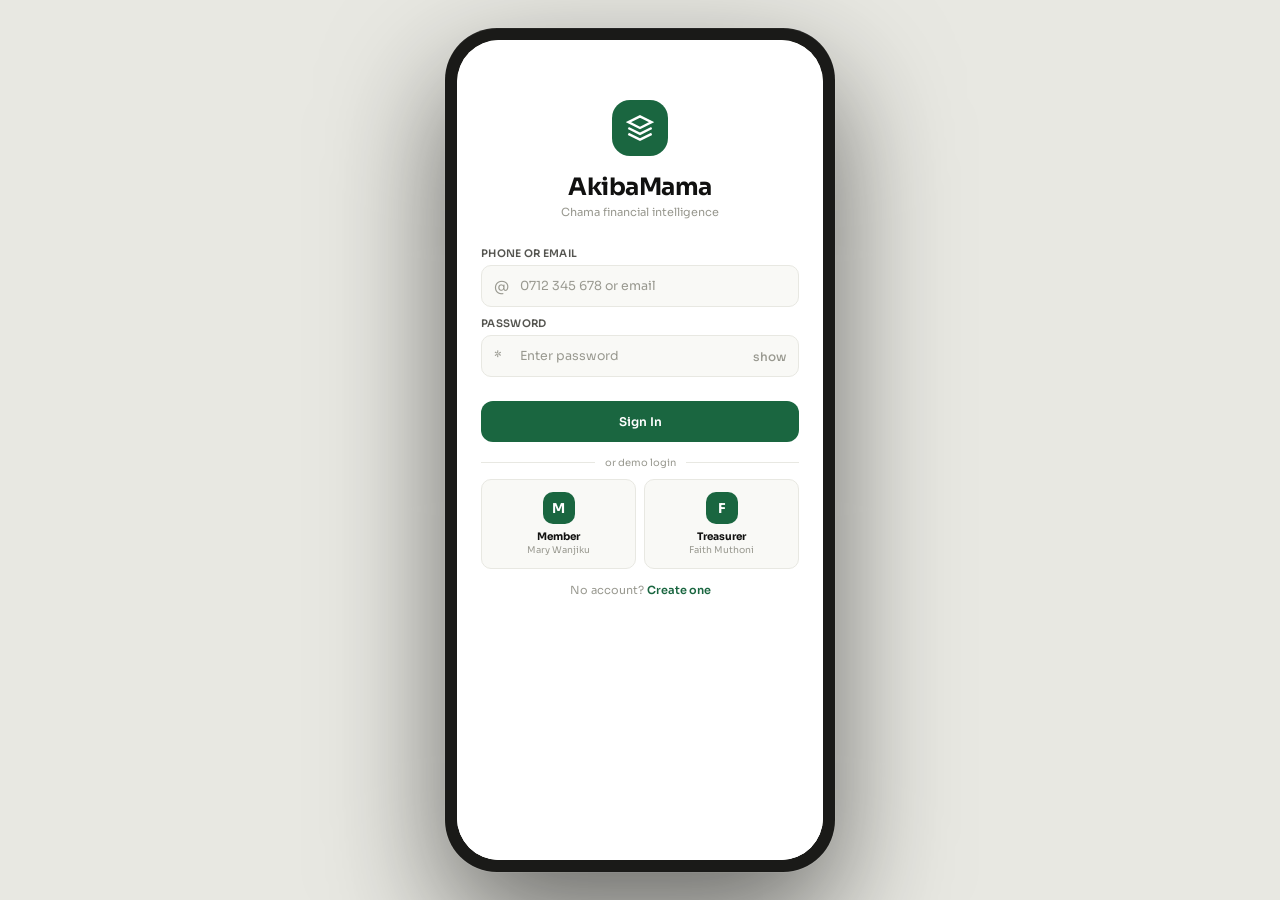
==== commit 3e3daeb2: "Add IDs to greeting and name elements" ====
--- a/index.html
+++ b/index.html
@@ -117,8 +117,8 @@
 <!-- ══ TREASURER HOME ══ -->
 <div class="view active" id="view-home">
   <div class="home-top">
-    <div class="home-greet">Good morning,</div>
-    <div class="home-name">Faith Muthoni</div>
+    <div class="home-greet" id="t-greet">Good morning,</div>
+    <div class="home-name" id="t-name">Faith Muthoni</div>
     <div class="home-bal-card">
       <div class="hbc-lbl">Group Total Savings</div>
       <div class="hbc-amt">120,000</div>
@@ -378,12 +378,12 @@
 <div class="view" id="view-member-home">
   <div class="mhome-top">
     <div class="mhome-row">
-      <div><div class="home-greet">Good morning,</div><div class="home-name">Mary Wanjiku</div></div>
+      <div><div class="home-greet" id="m-greet">Good morning,</div><div class="home-name" id="m-name">Mary Wanjiku</div></div>
       <div class="mhome-badge">Member</div>
     </div>
     <div class="home-bal-card">
       <div class="hbc-lbl">My Savings</div>
-      <div class="hbc-amt">18,500</div>
+      <div class="hbc-amt" id="m-savings">18,500</div>
       <div class="hbc-row">
         <div class="hbc-stat"><div class="hbc-sv">11</div><div class="hbc-sl">Months</div></div>
         <div class="hbc-stat"><div class="hbc-sv">1,500</div><div class="hbc-sl">This month</div></div>
--- a/style.css
+++ b/style.css
@@ -0,0 +1,921 @@
+:root {
+  --bg:       #f5f5f0;
+  --surface:  #ffffff;
+  --surface2: #f9f9f6;
+  --border:   #e8e8e2;
+  --border2:  #d4d4cc;
+  --text:     #111110;
+  --text2:    #555550;
+  --text3:    #999990;
+  --green:    #1a6640;
+  --green-bg: #eef5f1;
+  --green-mid:#248a52;
+  --accent:   #c8a84b;
+  --accent-bg:#faf4e6;
+  --red:      #c0392b;
+  --red-bg:   #fdf0ee;
+  --blue:     #2563a8;
+  --blue-bg:  #eef3fb;
+  --shadow-sm:0 1px 3px rgba(0,0,0,0.06), 0 1px 2px rgba(0,0,0,0.04);
+  --shadow:   0 4px 12px rgba(0,0,0,0.07), 0 2px 4px rgba(0,0,0,0.04);
+  --shadow-lg:0 16px 40px rgba(0,0,0,0.10), 0 4px 8px rgba(0,0,0,0.05);
+  --radius:   16px;
+  --radius-sm:10px;
+  --radius-lg:24px;
+}
+
+*{box-sizing:border-box;margin:0;padding:0;-webkit-tap-highlight-color:transparent;}
+
+body {
+  font-family:'Sora',sans-serif;
+  background:#e8e8e2;
+  min-height:100vh;
+  display:flex;
+  align-items:center;
+  justify-content:center;
+  padding:24px;
+}
+
+/* ── PHONE ── */
+.phone {
+  width:390px;
+  height:844px;
+  background:#1a1a18;
+  border-radius:52px;
+  padding:12px;
+  box-shadow:
+    0 0 0 1px rgba(255,255,255,0.06),
+    0 50px 120px rgba(0,0,0,0.55),
+    inset 0 1px 0 rgba(255,255,255,0.05);
+  position:relative;
+  flex-shrink:0;
+}
+.phone::before {
+  content:'';
+  position:absolute;
+  top:12px; left:50%; transform:translateX(-50%);
+  width:116px; height:32px;
+  background:#1a1a18;
+  border-radius:0 0 18px 18px;
+  z-index:100;
+}
+.screen {
+  width:100%; height:100%;
+  background:var(--bg);
+  border-radius:42px;
+  overflow:hidden;
+  display:flex;
+  flex-direction:column;
+  position:relative;
+}
+
+/* ── STATUS BAR ── */
+.sbar {
+  display:flex;
+  justify-content:space-between;
+  align-items:center;
+  padding:46px 22px 0;
+  font-size:0.68rem;
+  font-weight:600;
+  color:var(--text);
+  flex-shrink:0;
+  font-family:'IBM Plex Mono',monospace;
+}
+
+/* ── VIEWS ── */
+.view {
+  flex:1; overflow-y:auto; overflow-x:hidden;
+  display:none; flex-direction:column;
+  scrollbar-width:none;
+}
+.view::-webkit-scrollbar{display:none;}
+.view.active{display:flex;}
+
+/* ── BOTTOM NAV ── */
+.bnav {
+  background:var(--surface);
+  border-top:1px solid var(--border);
+  display:flex;
+  padding:10px 0 20px;
+  flex-shrink:0;
+}
+.nitem {
+  flex:1; display:flex; flex-direction:column;
+  align-items:center; gap:3px;
+  cursor:pointer; padding:4px 0;
+  border:none; background:none; transition:all 0.15s;
+}
+.nitem svg { width:20px; height:20px; stroke:var(--text3); stroke-width:1.8; fill:none; transition:stroke 0.15s; }
+.nitem .nlbl { font-size:0.5rem; font-weight:500; color:var(--text3); letter-spacing:0.2px; }
+.nitem.active svg { stroke:var(--green); }
+.nitem.active .nlbl { color:var(--green); }
+.nitem:active { opacity:0.6; }
+
+/* ── SHARED ── */
+.vhdr {
+  padding:52px 20px 16px;
+  background:var(--surface);
+  border-bottom:1px solid var(--border);
+  flex-shrink:0;
+}
+.vtitle { font-size:1.2rem; font-weight:700; color:var(--text); letter-spacing:-0.3px; }
+.vsub   { font-size:0.7rem; color:var(--text3); margin-top:3px; font-weight:400; }
+
+.body { padding:16px; flex:1; overflow-y:auto; scrollbar-width:none; }
+.body::-webkit-scrollbar { display:none; }
+
+.shdr {
+  display:flex; justify-content:space-between;
+  align-items:center; margin-bottom:10px;
+}
+.stitle { font-size:0.75rem; font-weight:600; color:var(--text); letter-spacing:0.1px; }
+.slink  { font-size:0.68rem; color:var(--green); font-weight:500; cursor:pointer; }
+
+.card {
+  background:var(--surface);
+  border-radius:var(--radius);
+  border:1px solid var(--border);
+  padding:14px;
+  margin-bottom:10px;
+  box-shadow:var(--shadow-sm);
+}
+
+.tag {
+  display:inline-block;
+  font-size:0.58rem; font-weight:600;
+  padding:2px 8px; border-radius:20px;
+  letter-spacing:0.3px;
+}
+.tag-green  { background:var(--green-bg);  color:var(--green); }
+.tag-gold   { background:var(--accent-bg); color:#8a6d1a; }
+.tag-red    { background:var(--red-bg);    color:var(--red); }
+.tag-blue   { background:var(--blue-bg);   color:var(--blue); }
+.tag-gray   { background:#f0f0ec; color:var(--text2); }
+
+.btn {
+  display:inline-flex; align-items:center; justify-content:center; gap:6px;
+  border:none; border-radius:var(--radius-sm);
+  padding:10px 16px;
+  font-family:'Sora',sans-serif; font-size:0.75rem; font-weight:600;
+  cursor:pointer; transition:all 0.15s;
+}
+.btn:active { transform:scale(0.97); }
+.btn-primary { background:var(--green); color:#fff; }
+.btn-primary:hover { background:var(--green-mid); }
+.btn-outline { background:var(--green-bg); color:var(--green); border:1px solid #c4dccb; }
+.btn-danger  { background:var(--red-bg); color:var(--red); }
+.btn-ghost   { background:var(--surface2); color:var(--text2); border:1px solid var(--border); }
+.btn-sm { padding:6px 12px; font-size:0.68rem; border-radius:8px; }
+.btn-full { width:100%; }
+
+.divider { height:1px; background:var(--border); margin:12px 0; }
+
+/* ── TOAST ── */
+.toast {
+  position:fixed; bottom:90px; left:50%;
+  transform:translateX(-50%) translateY(8px);
+  background:var(--text); color:#fff;
+  font-size:0.7rem; font-weight:500;
+  padding:9px 18px; border-radius:20px;
+  white-space:nowrap; opacity:0; pointer-events:none;
+  transition:all 0.25s ease; z-index:999;
+  box-shadow:0 4px 16px rgba(0,0,0,0.2);
+}
+.toast.show { opacity:1; transform:translateX(-50%) translateY(0); }
+
+/* ── MODAL ── */
+.modal-overlay {
+  position:absolute; inset:0;
+  background:rgba(0,0,0,0.35);
+  z-index:300; display:none;
+  align-items:flex-end;
+  border-radius:42px; overflow:hidden;
+  backdrop-filter:blur(2px);
+}
+.modal-overlay.open { display:flex; }
+.modal-sheet {
+  background:var(--surface);
+  border-radius:22px 22px 0 0;
+  padding:20px; width:100%;
+  max-height:78%; overflow-y:auto;
+  scrollbar-width:none;
+}
+.modal-sheet::-webkit-scrollbar{display:none;}
+.modal-handle {
+  width:32px; height:3px;
+  background:var(--border2);
+  border-radius:2px; margin:0 auto 16px;
+}
+.modal-title {
+  font-size:1rem; font-weight:700;
+  color:var(--text); margin-bottom:14px;
+  letter-spacing:-0.2px;
+}
+
+.finput {
+  width:100%;
+  background:var(--surface2);
+  border:1px solid var(--border);
+  border-radius:var(--radius-sm);
+  padding:11px 14px;
+  font-family:'Sora',sans-serif; font-size:0.78rem;
+  color:var(--text); outline:none;
+  transition:border-color 0.15s;
+}
+.finput:focus { border-color:var(--green); background:var(--surface); }
+.finput::placeholder { color:var(--text3); }
+.flabel {
+  display:block; font-size:0.65rem;
+  font-weight:600; color:var(--text2);
+  margin-bottom:5px; letter-spacing:0.3px;
+  text-transform:uppercase;
+}
+.fgroup { margin-bottom:12px; }
+.frow { display:grid; grid-template-columns:1fr 1fr; gap:10px; }
+
+/* ── LOGIN SCREEN ── */
+.login-screen {
+  position:absolute; inset:0;
+  background:var(--surface);
+  border-radius:42px;
+  display:flex; flex-direction:column;
+  align-items:center; justify-content:flex-start;
+  padding:60px 24px 28px;
+  z-index:200; overflow-y:auto;
+}
+.login-screen.hidden { display:none; }
+
+.login-mark {
+  width:56px; height:56px;
+  background:var(--green);
+  border-radius:18px;
+  display:flex; align-items:center; justify-content:center;
+  margin-bottom:16px;
+}
+.login-mark svg { width:28px; height:28px; stroke:#fff; stroke-width:2; fill:none; }
+
+.login-title {
+  font-size:1.5rem; font-weight:700;
+  color:var(--text); letter-spacing:-0.5px;
+  margin-bottom:3px; text-align:center;
+}
+.login-sub {
+  font-size:0.7rem; color:var(--text3);
+  text-align:center; margin-bottom:28px;
+  font-weight:400;
+}
+
+.auth-panel { width:100%; }
+.auth-panel.hidden { display:none; }
+
+.afield-wrap {
+  position:relative; margin-bottom:10px;
+}
+.afield-icon {
+  position:absolute; left:13px; top:50%;
+  transform:translateY(-50%);
+  color:var(--text3); font-size:0.85rem;
+  pointer-events:none;
+}
+.afield {
+  width:100%; background:var(--surface2);
+  border:1px solid var(--border);
+  border-radius:var(--radius-sm);
+  padding:12px 14px 12px 38px;
+  font-family:'Sora',sans-serif; font-size:0.78rem;
+  color:var(--text); outline:none;
+  transition:border-color 0.15s;
+}
+.afield:focus { border-color:var(--green); background:var(--surface); }
+.afield::placeholder { color:var(--text3); }
+.aeye {
+  position:absolute; right:13px; top:50%;
+  transform:translateY(-50%);
+  cursor:pointer; color:var(--text3);
+  font-size:0.75rem; font-weight:500;
+  transition:color 0.15s;
+}
+.aeye:hover { color:var(--text); }
+
+.aerror {
+  background:var(--red-bg); border:1px solid #f0c8c4;
+  border-radius:var(--radius-sm); padding:9px 12px;
+  font-size:0.68rem; color:var(--red);
+  margin-top:8px; line-height:1.5; display:none;
+}
+
+/* Password strength */
+.pwd-meter { margin-bottom:10px; display:none; }
+.pwd-bars  { display:flex; gap:3px; margin-bottom:5px; }
+.pwd-bar   { flex:1; height:3px; border-radius:2px; background:var(--border); transition:background 0.3s; }
+.pwd-bar.weak   { background:#e05252; }
+.pwd-bar.fair   { background:var(--accent); }
+.pwd-bar.good   { background:var(--green-mid); }
+.pwd-bar.strong { background:var(--green); }
+.pwd-lbl { font-size:0.6rem; color:var(--text3); margin-bottom:4px; }
+.pwd-hints { display:flex; flex-wrap:wrap; gap:3px; }
+.phint {
+  font-size:0.57rem; padding:2px 7px;
+  border-radius:20px; font-weight:500;
+}
+.phint-ok   { background:var(--green-bg); color:var(--green); }
+.phint-fail { background:#f0f0ec; color:var(--text3); }
+
+.auth-divider {
+  display:flex; align-items:center; gap:10px;
+  margin:14px 0 10px; width:100%;
+}
+.auth-divider::before,.auth-divider::after {
+  content:''; flex:1; height:1px; background:var(--border);
+}
+.auth-divider span { font-size:0.62rem; color:var(--text3); }
+
+.demo-cards { display:grid; grid-template-columns:1fr 1fr; gap:8px; }
+.demo-card {
+  border:1px solid var(--border); border-radius:var(--radius-sm);
+  padding:12px 10px; text-align:center; cursor:pointer;
+  background:var(--surface2); transition:all 0.15s;
+}
+.demo-card:hover { border-color:var(--green); background:var(--green-bg); }
+.demo-card:active { transform:scale(0.96); }
+.dc-initial {
+  width:32px; height:32px; border-radius:10px;
+  background:var(--green); color:#fff;
+  font-size:0.85rem; font-weight:700;
+  display:flex; align-items:center; justify-content:center;
+  margin:0 auto 6px;
+}
+.dc-role { font-size:0.65rem; font-weight:700; color:var(--text); margin-bottom:1px; }
+.dc-name { font-size:0.58rem; color:var(--text3); }
+
+.auth-switch {
+  text-align:center; font-size:0.7rem;
+  color:var(--text3); margin-top:14px;
+}
+.auth-switch span {
+  color:var(--green); font-weight:600; cursor:pointer;
+}
+
+/* ── ROLE CHIP ── */
+.role-chip {
+  position:absolute; top:52px; right:16px; z-index:50;
+  background:var(--surface); border:1px solid var(--border);
+  border-radius:20px; padding:4px 12px;
+  font-size:0.58rem; font-weight:600; color:var(--text2);
+  cursor:pointer; display:none; box-shadow:var(--shadow-sm);
+}
+.role-chip.show { display:block; }
+
+/* ══════════════════════════════
+   HOME VIEW (TREASURER)
+══════════════════════════════ */
+.home-top {
+  background:var(--green);
+  padding:24px 20px 44px;
+  position:relative; flex-shrink:0;
+}
+.home-greet { color:rgba(255,255,255,0.65); font-size:0.7rem; font-weight:400; margin-bottom:2px; }
+.home-name  { color:#fff; font-size:1.2rem; font-weight:700; letter-spacing:-0.3px; margin-bottom:16px; }
+.home-bal-card {
+  background:rgba(255,255,255,0.1);
+  border:1px solid rgba(255,255,255,0.15);
+  border-radius:var(--radius);
+  padding:16px;
+}
+.hbc-lbl  { color:rgba(255,255,255,0.6); font-size:0.62rem; letter-spacing:0.5px; text-transform:uppercase; margin-bottom:4px; }
+.hbc-amt  { color:#fff; font-size:1.8rem; font-weight:700; letter-spacing:-1px; font-family:'IBM Plex Mono',monospace; margin-bottom:10px; }
+.hbc-row  { display:flex; gap:12px; }
+.hbc-stat { flex:1; background:rgba(0,0,0,0.12); border-radius:8px; padding:8px 10px; }
+.hbc-sv   { color:rgba(255,255,255,0.9); font-size:0.78rem; font-weight:600; font-family:'IBM Plex Mono',monospace; }
+.hbc-sl   { color:rgba(255,255,255,0.5); font-size:0.56rem; margin-top:1px; }
+
+.home-body { padding:16px; flex:1; overflow-y:auto; scrollbar-width:none; margin-top:-24px; }
+.home-body::-webkit-scrollbar{display:none;}
+
+/* Quick grid */
+.qgrid { display:grid; grid-template-columns:repeat(4,1fr); gap:8px; margin-bottom:14px; }
+.qbtn {
+  background:var(--surface); border:1px solid var(--border);
+  border-radius:var(--radius-sm); padding:12px 8px 10px;
+  display:flex; flex-direction:column; align-items:center; gap:6px;
+  cursor:pointer; transition:all 0.15s; box-shadow:var(--shadow-sm);
+}
+.qbtn:active { transform:scale(0.94); background:var(--green-bg); border-color:var(--green); }
+.qicon {
+  width:36px; height:36px; border-radius:10px;
+  display:flex; align-items:center; justify-content:center;
+}
+.qi-g  { background:var(--green-bg); }
+.qi-a  { background:var(--accent-bg); }
+.qi-b  { background:var(--blue-bg); }
+.qi-r  { background:#f0f0ec; }
+.qicon svg { width:16px; height:16px; stroke-width:2; fill:none; }
+.qi-g svg  { stroke:var(--green); }
+.qi-a svg  { stroke:#8a6d1a; }
+.qi-b svg  { stroke:var(--blue); }
+.qi-r svg  { stroke:var(--text2); }
+.qlbl { font-size:0.55rem; font-weight:600; color:var(--text2); text-align:center; line-height:1.3; }
+
+/* Chama progress */
+.chama-card {
+  background:var(--surface); border:1px solid var(--border);
+  border-radius:var(--radius); padding:16px; margin-bottom:10px;
+  box-shadow:var(--shadow-sm);
+}
+.cc-top { display:flex; justify-content:space-between; align-items:flex-start; margin-bottom:12px; }
+.cc-name { font-size:0.78rem; font-weight:600; color:var(--text); }
+.cc-sub  { font-size:0.62rem; color:var(--text3); margin-top:1px; }
+.cc-amt  { font-size:1rem; font-weight:700; color:var(--green); font-family:'IBM Plex Mono',monospace; }
+.prog-bg { background:var(--border); border-radius:3px; height:4px; margin:10px 0 6px; overflow:hidden; }
+.prog-fill { height:100%; background:var(--green); border-radius:3px; transition:width 0.8s ease; }
+.prog-lbls { display:flex; justify-content:space-between; font-size:0.6rem; color:var(--text3); }
+.prog-lbls span { color:var(--text2); font-weight:600; }
+
+/* AI insight */
+.ai-card {
+  background:var(--surface); border:1px solid var(--border);
+  border-radius:var(--radius); padding:14px; margin-bottom:10px;
+  display:flex; gap:12px; align-items:flex-start;
+  cursor:pointer; box-shadow:var(--shadow-sm);
+  transition:border-color 0.15s;
+}
+.ai-card:hover { border-color:var(--green); }
+.ai-icon {
+  width:32px; height:32px; border-radius:9px;
+  background:var(--green); display:flex; align-items:center;
+  justify-content:center; flex-shrink:0;
+}
+.ai-icon svg { width:15px; height:15px; stroke:#fff; stroke-width:2; fill:none; }
+.ai-lbl { font-size:0.58rem; font-weight:600; color:var(--green); letter-spacing:0.5px; text-transform:uppercase; margin-bottom:3px; }
+.ai-msg { font-size:0.7rem; color:var(--text2); line-height:1.5; }
+
+/* Transaction feed */
+.tx-list { background:var(--surface); border:1px solid var(--border); border-radius:var(--radius); overflow:hidden; margin-bottom:10px; box-shadow:var(--shadow-sm); }
+.tx-row { display:flex; align-items:center; gap:10px; padding:11px 14px; border-bottom:1px solid var(--border); cursor:pointer; transition:background 0.1s; }
+.tx-row:last-child { border-bottom:none; }
+.tx-row:active { background:var(--surface2); }
+.tx-av { width:34px; height:34px; border-radius:10px; display:flex; align-items:center; justify-content:center; flex-shrink:0; }
+.tx-av svg { width:14px; height:14px; stroke-width:2; fill:none; }
+.txa-g  { background:var(--green-bg); }  .txa-g svg  { stroke:var(--green); }
+.txa-a  { background:var(--accent-bg); } .txa-a svg  { stroke:#8a6d1a; }
+.txa-b  { background:var(--blue-bg); }   .txa-b svg  { stroke:var(--blue); }
+.txa-r  { background:var(--red-bg); }    .txa-r svg  { stroke:var(--red); }
+.tx-info { flex:1; }
+.tx-name { font-size:0.73rem; font-weight:600; color:var(--text); }
+.tx-date { font-size:0.6rem; color:var(--text3); margin-top:1px; }
+.tx-right { text-align:right; }
+.amt-pos  { font-size:0.75rem; font-weight:700; color:var(--green); font-family:'IBM Plex Mono',monospace; }
+.amt-neg  { font-size:0.75rem; font-weight:700; color:var(--red); font-family:'IBM Plex Mono',monospace; }
+.amt-pend { font-size:0.75rem; font-weight:700; color:var(--accent); font-family:'IBM Plex Mono',monospace; }
+
+/* ══════════════════════════════
+   TREASURER DASHBOARD
+══════════════════════════════ */
+.dash-top {
+  background:var(--surface);
+  border-bottom:1px solid var(--border);
+  padding:52px 20px 16px; flex-shrink:0;
+}
+.dash-title-row { display:flex; justify-content:space-between; align-items:center; margin-bottom:14px; }
+.dash-title { font-size:1.1rem; font-weight:700; color:var(--text); letter-spacing:-0.2px; }
+.dash-stats { display:grid; grid-template-columns:repeat(3,1fr); gap:8px; }
+.dstat { background:var(--surface2); border:1px solid var(--border); border-radius:var(--radius-sm); padding:10px 8px; text-align:center; }
+.dstat-n { font-size:0.95rem; font-weight:700; color:var(--text); font-family:'IBM Plex Mono',monospace; }
+.dstat-l { font-size:0.55rem; color:var(--text3); margin-top:2px; font-weight:500; }
+.dstat.accent .dstat-n { color:var(--green); }
+.dstat.warn   .dstat-n { color:#8a6d1a; }
+.dstat.danger .dstat-n { color:var(--red); }
+
+/* Loan request card */
+.lrc {
+  background:var(--surface); border:1px solid var(--border);
+  border-radius:var(--radius); padding:14px; margin-bottom:10px;
+  box-shadow:var(--shadow-sm);
+}
+.lrc-top { display:flex; align-items:center; gap:10px; margin-bottom:10px; }
+.lrc-av {
+  width:36px; height:36px; border-radius:10px;
+  background:var(--green-bg); display:flex; align-items:center;
+  justify-content:center; font-size:0.9rem; flex-shrink:0;
+}
+.lrc-name { font-size:0.78rem; font-weight:600; color:var(--text); }
+.lrc-sub  { font-size:0.6rem; color:var(--text3); margin-top:1px; }
+.lrc-amt  { font-size:1rem; font-weight:700; color:var(--text); font-family:'IBM Plex Mono',monospace; margin-bottom:6px; }
+.lrc-detail { font-size:0.68rem; color:var(--text2); line-height:1.6; margin-bottom:8px; }
+.lrc-ai {
+  background:var(--green-bg); border-radius:8px;
+  padding:8px 10px; font-size:0.67rem; color:var(--green);
+  line-height:1.5; margin-bottom:10px; border-left:2px solid var(--green);
+}
+.lrc-btns { display:flex; gap:6px; }
+
+/* M-Pesa feed */
+.mpesa-row { display:flex; align-items:center; gap:10px; padding:10px 14px; border-bottom:1px solid var(--border); }
+.mpesa-row:last-child { border-bottom:none; }
+.mpesa-av { width:32px; height:32px; border-radius:9px; background:var(--green-bg); display:flex; align-items:center; justify-content:center; flex-shrink:0; }
+.mpesa-av svg { width:13px; height:13px; stroke:var(--green); stroke-width:2; fill:none; }
+.mpesa-name { font-size:0.71rem; font-weight:600; color:var(--text); }
+.mpesa-ref  { font-size:0.58rem; color:var(--text3); font-family:'IBM Plex Mono',monospace; margin-top:1px; }
+.mpesa-amt  { font-size:0.74rem; font-weight:700; color:var(--green); font-family:'IBM Plex Mono',monospace; }
+.mpesa-time { font-size:0.58rem; color:var(--text3); text-align:right; margin-top:1px; }
+
+/* ══════════════════════════════
+   MEMBERS VIEW
+══════════════════════════════ */
+.mem-card {
+  background:var(--surface); border:1px solid var(--border);
+  border-radius:var(--radius); padding:12px 14px; margin-bottom:8px;
+  display:flex; align-items:center; gap:12px;
+  cursor:pointer; transition:all 0.15s; box-shadow:var(--shadow-sm);
+}
+.mem-card:active { background:var(--surface2); }
+.mem-card.me { border-color:var(--green); }
+.mem-av {
+  width:38px; height:38px; border-radius:11px;
+  background:var(--green-bg); display:flex; align-items:center;
+  justify-content:center; font-size:1rem; flex-shrink:0;
+}
+.mem-info { flex:1; }
+.mem-name { font-size:0.76rem; font-weight:600; color:var(--text); }
+.mem-phone{ font-size:0.6rem; color:var(--text3); margin-top:2px; }
+.mem-right { text-align:right; }
+.you-badge {
+  font-size:0.52rem; background:var(--green); color:#fff;
+  padding:1px 6px; border-radius:8px; margin-left:5px;
+  font-weight:600;
+}
+.score-num {
+  font-size:0.75rem; font-weight:700;
+  font-family:'IBM Plex Mono',monospace;
+}
+.score-high { color:var(--green); }
+.score-mid  { color:#8a6d1a; }
+.score-low  { color:var(--red); }
+
+/* ══════════════════════════════
+   LOANS VIEW
+══════════════════════════════ */
+.rules-card {
+  background:var(--surface); border:1px solid var(--border);
+  border-radius:var(--radius); overflow:hidden; margin-bottom:10px;
+  box-shadow:var(--shadow-sm);
+}
+.rules-hdr {
+  background:var(--green); padding:10px 14px;
+  display:flex; justify-content:space-between; align-items:center;
+}
+.rules-hdr-title { font-size:0.72rem; font-weight:600; color:#fff; }
+.rules-edit { font-size:0.62rem; color:rgba(255,255,255,0.75); cursor:pointer; }
+.rule-row {
+  display:flex; justify-content:space-between;
+  padding:9px 14px; border-bottom:1px solid var(--border);
+  font-size:0.7rem;
+}
+.rule-row:last-child { border-bottom:none; }
+.rule-key { color:var(--text3); }
+.rule-val { color:var(--text); font-weight:600; font-family:'IBM Plex Mono',monospace; }
+
+.elig-card {
+  background:var(--green); border-radius:var(--radius);
+  padding:16px; margin-bottom:10px;
+}
+.elig-lbl { color:rgba(255,255,255,0.65); font-size:0.62rem; text-transform:uppercase; letter-spacing:0.5px; margin-bottom:4px; }
+.elig-amt { color:#fff; font-size:1.5rem; font-weight:700; font-family:'IBM Plex Mono',monospace; margin-bottom:10px; }
+.elig-row { display:flex; gap:8px; }
+.elig-stat { flex:1; background:rgba(0,0,0,0.12); border-radius:8px; padding:8px 10px; }
+.elig-sv { color:rgba(255,255,255,0.9); font-size:0.72rem; font-weight:600; }
+.elig-sl { color:rgba(255,255,255,0.5); font-size:0.55rem; margin-top:1px; }
+
+.loan-card {
+  background:var(--surface); border:1px solid var(--border);
+  border-radius:var(--radius); padding:13px; margin-bottom:8px;
+  box-shadow:var(--shadow-sm);
+}
+.lc-top { display:flex; justify-content:space-between; align-items:flex-start; margin-bottom:6px; }
+.lc-name { font-size:0.75rem; font-weight:600; color:var(--text); }
+.lc-amt  { font-size:0.82rem; font-weight:700; font-family:'IBM Plex Mono',monospace; color:var(--text); }
+.lc-meta { font-size:0.62rem; color:var(--text3); margin-bottom:8px; }
+.lc-pb { background:var(--border); border-radius:2px; height:3px; overflow:hidden; margin-bottom:4px; }
+.lc-pf { height:100%; background:var(--green); border-radius:2px; }
+.lc-psub { font-size:0.6rem; color:var(--text3); }
+
+/* ══════════════════════════════
+   VOTE VIEW
+══════════════════════════════ */
+.vote-top {
+  background:var(--surface);
+  border-bottom:1px solid var(--border);
+  padding:52px 20px 16px; flex-shrink:0;
+}
+.vote-alert {
+  background:var(--surface); border:1px solid var(--border);
+  border-radius:var(--radius); overflow:hidden;
+  margin-bottom:10px; box-shadow:var(--shadow-sm);
+}
+.va-hdr {
+  background:var(--accent-bg); border-bottom:1px solid #e8d89a;
+  padding:10px 14px; display:flex; align-items:center; gap:8px;
+}
+.va-dot { width:6px; height:6px; border-radius:50%; background:var(--accent); animation:blink 1.5s ease infinite; }
+.va-label { font-size:0.62rem; font-weight:700; color:#8a6d1a; letter-spacing:0.5px; text-transform:uppercase; }
+.va-body { padding:14px; }
+.va-req { display:flex; align-items:center; gap:10px; margin-bottom:12px; }
+.va-req-av { width:36px; height:36px; border-radius:10px; background:var(--green-bg); display:flex; align-items:center; justify-content:center; font-size:0.95rem; }
+.va-req-name { font-size:0.78rem; font-weight:600; color:var(--text); }
+.va-req-role { font-size:0.6rem; color:var(--text3); }
+.va-grid { display:grid; grid-template-columns:1fr 1fr; gap:8px; margin-bottom:12px; }
+.va-box { background:var(--surface2); border:1px solid var(--border); border-radius:var(--radius-sm); padding:9px 11px; }
+.va-bl { font-size:0.58rem; color:var(--text3); margin-bottom:2px; text-transform:uppercase; letter-spacing:0.3px; }
+.va-bv { font-size:0.78rem; font-weight:700; color:var(--text); font-family:'IBM Plex Mono',monospace; }
+.va-bv.warn { color:var(--accent); }
+.va-bv.good { color:var(--green); }
+.va-ai {
+  background:var(--green-bg); border-left:2px solid var(--green);
+  border-radius:0 var(--radius-sm) var(--radius-sm) 0;
+  padding:9px 11px; margin-bottom:12px;
+  font-size:0.68rem; color:var(--text2); line-height:1.5;
+}
+.vote-btns { display:grid; grid-template-columns:1fr 1fr; gap:8px; }
+.vbtn {
+  border:1px solid var(--border); border-radius:var(--radius-sm);
+  padding:12px; background:var(--surface2);
+  font-family:'Sora',sans-serif; font-size:0.75rem; font-weight:600;
+  cursor:pointer; transition:all 0.15s; text-align:center;
+}
+.vbtn:active { transform:scale(0.95); }
+.vbtn-accept { color:var(--green); border-color:#c4dccb; }
+.vbtn-accept:hover { background:var(--green-bg); }
+.vbtn-deny   { color:var(--red); border-color:#f0c8c4; }
+.vbtn-deny:hover { background:var(--red-bg); }
+.vbtn.voted-accept { background:var(--green); color:#fff; border-color:var(--green); }
+.vbtn.voted-deny   { background:var(--red); color:#fff; border-color:var(--red); }
+
+.tally-card {
+  background:var(--surface); border:1px solid var(--border);
+  border-radius:var(--radius); padding:14px; margin-bottom:10px;
+  box-shadow:var(--shadow-sm);
+}
+.tally-hdr { display:flex; justify-content:space-between; margin-bottom:12px; }
+.tally-title { font-size:0.75rem; font-weight:600; color:var(--text); }
+.tally-live  { font-size:0.6rem; color:var(--green); font-weight:600; }
+.tally-row { margin-bottom:10px; }
+.tally-lr  { display:flex; justify-content:space-between; margin-bottom:4px; }
+.tally-lbl { font-size:0.67rem; color:var(--text2); }
+.tally-cnt { font-size:0.67rem; font-weight:700; font-family:'IBM Plex Mono',monospace; }
+.tally-bg  { background:var(--border); border-radius:2px; height:4px; overflow:hidden; }
+.tally-fill{ height:100%; border-radius:2px; transition:width 0.6s ease; }
+.tf-green  { background:var(--green); }
+.tf-red    { background:var(--red); }
+.tally-status {
+  text-align:center; font-size:0.68rem; font-weight:600;
+  padding:8px; border-radius:8px; margin-top:8px;
+}
+.ts-waiting  { background:var(--accent-bg); color:#8a6d1a; }
+.ts-approved { background:var(--green-bg); color:var(--green); }
+.ts-denied   { background:var(--red-bg); color:var(--red); }
+
+/* past votes */
+.pv-row {
+  display:flex; align-items:center; gap:10px;
+  padding:10px; background:var(--surface);
+  border:1px solid var(--border); border-radius:var(--radius-sm);
+  margin-bottom:6px; box-shadow:var(--shadow-sm);
+}
+.pv-ic { width:32px; height:32px; border-radius:9px; display:flex; align-items:center; justify-content:center; flex-shrink:0; }
+.pv-ic.g  { background:var(--green-bg); }
+.pv-ic.r  { background:var(--red-bg); }
+.pv-ic svg { width:13px; height:13px; stroke-width:2.2; fill:none; }
+.pv-ic.g svg { stroke:var(--green); }
+.pv-ic.r svg { stroke:var(--red); }
+.pv-name { font-size:0.72rem; font-weight:600; color:var(--text); flex:1; }
+.pv-date { font-size:0.6rem; color:var(--text3); }
+.pv-res  { font-size:0.68rem; font-weight:700; }
+.pvr-g { color:var(--green); }
+.pvr-r { color:var(--red); }
+
+/* ══════════════════════════════
+   INSIGHTS VIEW
+══════════════════════════════ */
+.insight-hero {
+  background:var(--green);
+  border-radius:var(--radius); padding:18px; margin-bottom:10px;
+}
+.ih-lbl { color:rgba(255,255,255,0.65); font-size:0.62rem; text-transform:uppercase; letter-spacing:0.5px; margin-bottom:6px; }
+.ih-text{ color:rgba(255,255,255,0.85); font-size:0.72rem; line-height:1.5; margin-bottom:4px; }
+.ih-val { color:#fff; font-size:1.6rem; font-weight:700; font-family:'IBM Plex Mono',monospace; }
+.ih-sub { color:rgba(255,255,255,0.55); font-size:0.62rem; margin-top:3px; }
+
+.stat-grid { display:grid; grid-template-columns:1fr 1fr; gap:8px; margin-bottom:10px; }
+.sbox {
+  background:var(--surface); border:1px solid var(--border);
+  border-radius:var(--radius-sm); padding:12px;
+  box-shadow:var(--shadow-sm);
+  border-left:2px solid var(--green);
+}
+.sbox-icon { font-size:1rem; margin-bottom:5px; }
+.sbox-lbl { font-size:0.58rem; color:var(--text3); margin-bottom:2px; text-transform:uppercase; letter-spacing:0.3px; }
+.sbox-val { font-size:0.82rem; font-weight:700; color:var(--text); font-family:'IBM Plex Mono',monospace; }
+.sbox-sub { font-size:0.58rem; color:var(--green); margin-top:2px; }
+
+.inv-card {
+  background:var(--surface); border:1px solid var(--border);
+  border-radius:var(--radius-sm); padding:12px 14px;
+  margin-bottom:8px; display:flex; align-items:center; gap:12px;
+  cursor:pointer; transition:all 0.15s; box-shadow:var(--shadow-sm);
+}
+.inv-card:active { background:var(--surface2); }
+.inv-card.top { border-left:2px solid var(--green); }
+.inv-ic { width:36px; height:36px; border-radius:10px; background:var(--green-bg); display:flex; align-items:center; justify-content:center; flex-shrink:0; font-size:0.9rem; }
+.inv-info { flex:1; }
+.inv-name { font-size:0.74rem; font-weight:600; color:var(--text); }
+.inv-desc { font-size:0.6rem; color:var(--text3); margin-top:1px; }
+.inv-ret { text-align:right; }
+.inv-pct { font-size:0.88rem; font-weight:700; color:var(--green); font-family:'IBM Plex Mono',monospace; }
+.inv-pa  { font-size:0.58rem; color:var(--text3); }
+
+/* ══════════════════════════════
+   MEMBER HOME VIEW
+══════════════════════════════ */
+.mhome-top {
+  background:var(--green); padding:24px 20px 44px; flex-shrink:0;
+}
+.mhome-row { display:flex; justify-content:space-between; align-items:flex-start; margin-bottom:16px; }
+.mhome-badge {
+  background:rgba(255,255,255,0.15); border:1px solid rgba(255,255,255,0.2);
+  color:rgba(255,255,255,0.9); font-size:0.58rem; font-weight:600;
+  padding:3px 10px; border-radius:20px; letter-spacing:0.5px;
+}
+
+/* Credit score mini */
+.credit-mini {
+  background:var(--surface); border:1px solid var(--border);
+  border-radius:var(--radius); padding:14px; margin-bottom:10px;
+  display:flex; align-items:center; gap:12px;
+  box-shadow:var(--shadow-sm); cursor:pointer;
+}
+.cm-ring {
+  width:50px; height:50px; border-radius:50%;
+  background:conic-gradient(var(--green) 0% 78%, var(--border) 78% 100%);
+  display:flex; align-items:center; justify-content:center;
+  flex-shrink:0; position:relative;
+}
+.cm-ring::before { content:''; position:absolute; inset:6px; background:var(--surface); border-radius:50%; }
+.cm-score { position:relative; z-index:1; font-size:0.9rem; font-weight:700; color:var(--text); font-family:'IBM Plex Mono',monospace; }
+.cm-grade { font-size:0.76rem; font-weight:600; color:var(--text); margin-bottom:2px; }
+.cm-detail{ font-size:0.62rem; color:var(--text3); line-height:1.5; }
+
+/* Group card limited */
+.grp-card {
+  background:var(--surface); border:1px solid var(--border);
+  border-radius:var(--radius); padding:16px; margin-bottom:10px;
+  box-shadow:var(--shadow-sm);
+}
+.grp-top { display:flex; justify-content:space-between; margin-bottom:10px; }
+.grp-name { font-size:0.72rem; font-weight:600; color:var(--text); }
+.grp-sub  { font-size:0.6rem; color:var(--text3); margin-top:1px; }
+.grp-amt  { font-size:1rem; font-weight:700; color:var(--green); font-family:'IBM Plex Mono',monospace; }
+.grp-stats{ display:flex; gap:8px; margin-top:8px; }
+.grp-stat { flex:1; background:var(--surface2); border:1px solid var(--border); border-radius:8px; padding:8px 10px; }
+.grp-sv { font-size:0.78rem; font-weight:700; color:var(--text); font-family:'IBM Plex Mono',monospace; }
+.grp-sl { font-size:0.56rem; color:var(--text3); margin-top:1px; }
+.grp-private { font-size:0.58rem; color:var(--text3); margin-top:10px; text-align:center; display:flex; align-items:center; justify-content:center; gap:4px; }
+
+/* Member list limited */
+.mi { display:flex; align-items:center; gap:10px; padding:10px; background:var(--surface); border:1px solid var(--border); border-radius:var(--radius-sm); margin-bottom:6px; }
+.mi-av { width:32px; height:32px; border-radius:9px; background:var(--green-bg); display:flex; align-items:center; justify-content:center; font-size:0.85rem; flex-shrink:0; }
+.mi-name { font-size:0.74rem; font-weight:600; color:var(--text); flex:1; }
+.mi-you { font-size:0.52rem; background:var(--green); color:#fff; padding:1px 6px; border-radius:8px; margin-left:4px; font-weight:600; }
+.mi-badge { font-size:0.58rem; font-weight:600; padding:2px 8px; border-radius:20px; }
+.mib-a { background:var(--green-bg); color:var(--green); }
+.mib-o { background:var(--accent-bg); color:#8a6d1a; }
+.mib-y { background:var(--green); color:#fff; }
+
+/* ══════════════════════════════
+   AI ADVISOR VIEW
+══════════════════════════════ */
+.ai-view-hdr {
+  background:var(--surface);
+  border-bottom:1px solid var(--border);
+  padding:52px 20px 14px; flex-shrink:0;
+  display:flex; align-items:center; gap:12px;
+}
+.ai-hdr-av {
+  width:38px; height:38px; border-radius:11px;
+  background:var(--green); display:flex;
+  align-items:center; justify-content:center; flex-shrink:0;
+}
+.ai-hdr-av svg { width:18px; height:18px; stroke:#fff; stroke-width:1.8; fill:none; }
+.ai-hdr-name { font-size:0.9rem; font-weight:700; color:var(--text); }
+.ai-hdr-status{ font-size:0.6rem; color:var(--green); display:flex; align-items:center; gap:4px; margin-top:2px; }
+.ai-online-dot{ width:5px; height:5px; border-radius:50%; background:var(--green); animation:blink 2s ease infinite; }
+
+.topic-row {
+  display:flex; gap:6px; overflow-x:auto; padding:8px 14px;
+  background:var(--surface); border-bottom:1px solid var(--border);
+  flex-shrink:0; scrollbar-width:none;
+}
+.topic-row::-webkit-scrollbar{display:none;}
+.tchip {
+  flex-shrink:0; background:var(--surface2); border:1px solid var(--border);
+  color:var(--text2); font-size:0.6rem; font-weight:600;
+  padding:5px 12px; border-radius:20px; cursor:pointer;
+  transition:all 0.15s; white-space:nowrap;
+}
+.tchip:hover  { border-color:var(--green); color:var(--green); background:var(--green-bg); }
+.tchip:active { transform:scale(0.95); }
+
+.chat-msgs {
+  flex:1; overflow-y:auto; padding:14px;
+  display:flex; flex-direction:column; gap:10px;
+  background:var(--surface2); scrollbar-width:none;
+}
+.chat-msgs::-webkit-scrollbar{display:none;}
+
+.mrow { display:flex; gap:8px; align-items:flex-end; }
+.mrow.user { flex-direction:row-reverse; }
+.mav { width:26px; height:26px; border-radius:8px; display:flex; align-items:center; justify-content:center; font-size:0.7rem; flex-shrink:0; }
+.mav.ai  { background:var(--green); }
+.mav.mav-u { background:var(--text); }
+.mav.ai svg { width:12px; height:12px; stroke:#fff; stroke-width:2; fill:none; }
+.mbub {
+  max-width:78%; padding:9px 13px; border-radius:16px;
+  font-size:0.71rem; line-height:1.6;
+}
+.mbub.ai {
+  background:var(--surface); border:1px solid var(--border);
+  color:var(--text); border-bottom-left-radius:4px;
+  box-shadow:var(--shadow-sm);
+}
+.mbub.user {
+  background:var(--green); color:#fff;
+  border-bottom-right-radius:4px;
+}
+.mlbl { font-size:0.52rem; font-weight:700; color:var(--green); letter-spacing:0.5px; text-transform:uppercase; margin-bottom:3px; }
+.mtime { font-size:0.52rem; color:var(--text3); margin-top:2px; }
+.mtime.u { color:rgba(255,255,255,0.5); text-align:right; }
+
+.typing-bub {
+  background:var(--surface); border:1px solid var(--border);
+  border-radius:16px; border-bottom-left-radius:4px;
+  padding:11px 14px; display:flex; gap:4px; align-items:center;
+  box-shadow:var(--shadow-sm);
+}
+.tdot { width:5px; height:5px; border-radius:50%; background:var(--text3); animation:tdot 1.2s ease infinite; }
+.tdot:nth-child(2){animation-delay:0.15s;}
+.tdot:nth-child(3){animation-delay:0.30s;}
+
+.chat-input-area {
+  background:var(--surface); border-top:1px solid var(--border);
+  padding:10px 12px 16px; display:flex; gap:8px;
+  align-items:flex-end; flex-shrink:0;
+}
+.chat-ta {
+  flex:1; background:var(--surface2); border:1px solid var(--border);
+  border-radius:var(--radius-sm); padding:10px 14px;
+  font-family:'Sora',sans-serif; font-size:0.74rem; color:var(--text);
+  outline:none; resize:none; max-height:70px; min-height:38px;
+  line-height:1.4; transition:border-color 0.15s;
+}
+.chat-ta:focus { border-color:var(--green); }
+.chat-ta::placeholder { color:var(--text3); }
+.send-btn {
+  width:38px; height:38px; border-radius:var(--radius-sm);
+  background:var(--green); border:none; cursor:pointer;
+  display:flex; align-items:center; justify-content:center;
+  flex-shrink:0; transition:all 0.15s;
+  box-shadow:0 2px 8px rgba(26,102,64,0.3);
+}
+.send-btn:active { transform:scale(0.88); }
+.send-btn:disabled { opacity:0.4; cursor:not-allowed; transform:none; }
+.send-btn svg { width:16px; height:16px; stroke:#fff; stroke-width:2.5; fill:none; }
+
+/* ── LOAN APPLY MODAL ── */
+.elig-banner {
+  background:var(--green); border-radius:var(--radius-sm);
+  padding:12px 14px; margin-bottom:14px;
+}
+.eb-lbl { color:rgba(255,255,255,0.65); font-size:0.58rem; text-transform:uppercase; letter-spacing:0.5px; margin-bottom:4px; }
+.eb-row { display:flex; gap:14px; }
+.eb-stat-v { color:#fff; font-size:0.82rem; font-weight:700; font-family:'IBM Plex Mono',monospace; }
+.eb-stat-l { color:rgba(255,255,255,0.5); font-size:0.56rem; margin-top:1px; }
+
+.repay-box {
+  background:var(--green-bg); border:1px solid #c4dccb;
+  border-radius:var(--radius-sm); padding:11px 13px; margin-bottom:14px; display:none;
+}
+.rb-lbl { font-size:0.58rem; font-weight:700; color:var(--green); text-transform:uppercase; letter-spacing:0.5px; margin-bottom:8px; }
+.rb-grid { display:grid; grid-template-columns:1fr 1fr; gap:6px; font-size:0.68rem; color:var(--text2); }
+.rb-grid strong { color:var(--text); font-family:'IBM Plex Mono',monospace; }
+
+/* Mem detail modal */
+.mdb { background:var(--surface2); border:1px solid var(--border); border-radius:var(--radius-sm); padding:10px 12px; }
+.mdb-label { font-size:0.58rem; color:var(--text3); margin-bottom:3px; text-transform:uppercase; letter-spacing:0.3px; }
+.mdb-value { font-size:0.82rem; font-weight:700; color:var(--text); font-family:'IBM Plex Mono',monospace; }
+.mdb-value.good { color:var(--green); }
+.mdb-value.warn { color:#8a6d1a; }
+.mem-detail-grid { display:grid; grid-template-columns:1fr 1fr; gap:8px; margin-bottom:12px; }
+
+@keyframes blink { 50%{opacity:0.2} }
+@keyframes tdot  { 0%,80%,100%{transform:translateY(0)} 40%{transform:translateY(-5px)} }
+@keyframes fadeUp{ from{opacity:0;transform:translateY(6px)} to{opacity:1;transform:none} }
+.view.active > * { animation:fadeUp 0.22s ease both; }
